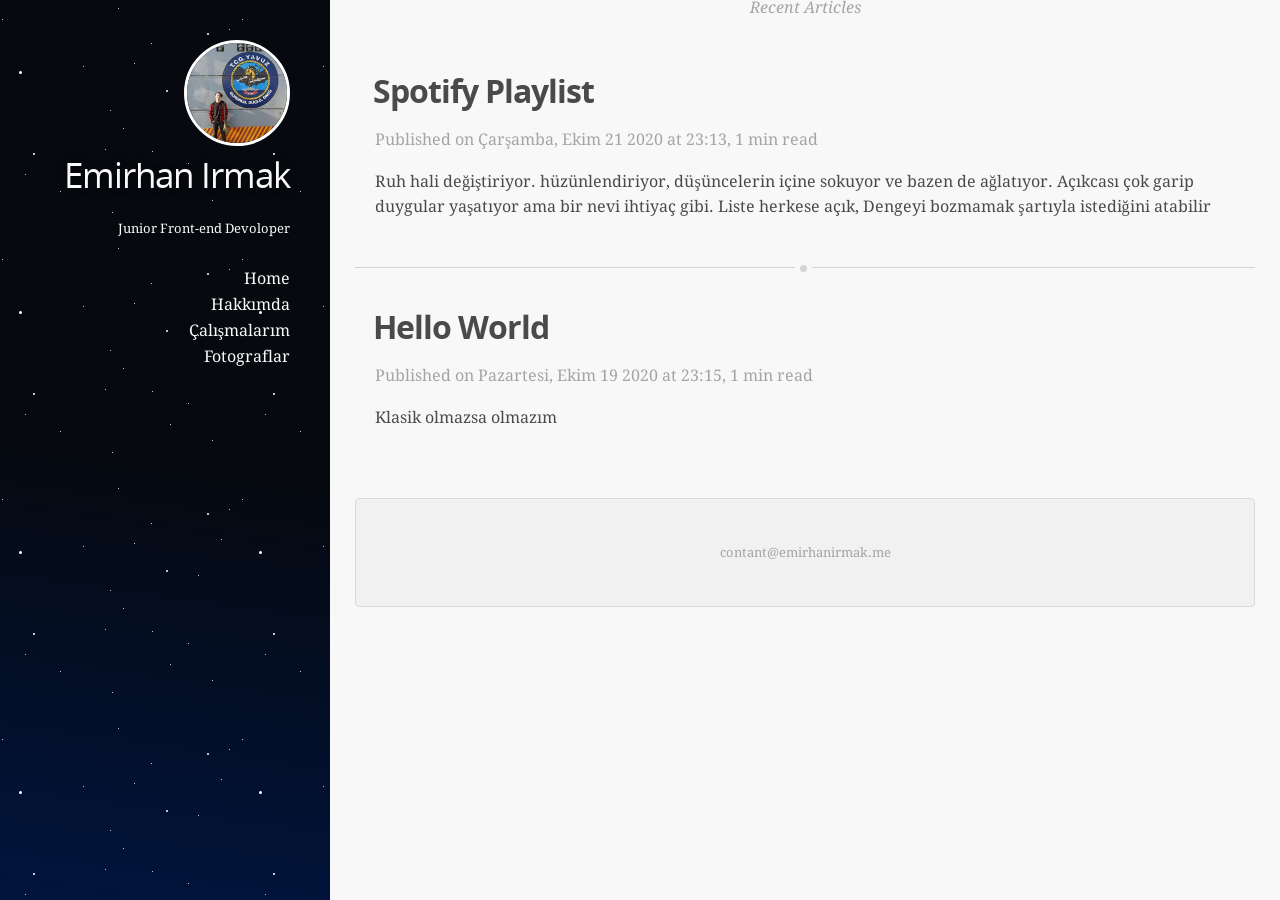
==== index.html @ 4f7a26f6 "first blog" ====
<!DOCTYPE html><html lang="en-us"><head><meta charset="UTF-8"><meta http-equiv="X-UA-Compatible" content="IE=edge,chrome=1"><title>Emirhan Irmak</title><meta name="description"><meta name="generator" content="Emirhan Irmak"><meta name="author" content="Emirhan Irmak, contact@emirhanirmak.me"><meta name="keywords" content="Junior Front-end devoloper"><meta name="HandheldFriendly" content="True"><meta name="MobileOptimized" content="320"><meta name="viewport" content="width=device-width,initial-scale=1.0,maximum-scale=1,user-scalable=0"><link rel="stylesheet" type="text/css" href="/styles/screen.css"><link rel="apple-touch-icon" sizes="57x57" href="/images/apple-touch-icon-57x57.png"><link rel="apple-touch-icon" sizes="60x60" href="/images/apple-touch-icon-60x60.png"><link rel="apple-touch-icon" sizes="72x72" href="/images/apple-touch-icon-72x72.png"><link rel="apple-touch-icon" sizes="76x76" href="/images/apple-touch-icon-76x76.png"><link rel="apple-touch-icon" sizes="114x114" href="/images/apple-touch-icon-114x114.png"><link rel="apple-touch-icon" sizes="120x120" href="/images/apple-touch-icon-120x120.png"><link rel="apple-touch-icon" sizes="144x144" href="/images/apple-touch-icon-144x144.png"><link rel="apple-touch-icon" sizes="152x152" href="/images/apple-touch-icon-152x152.png"><link rel="apple-touch-icon" sizes="180x180" href="/images/apple-touch-icon-180x180.png"><link rel="icon" type="image/png" sizes="16x16" href="/images/favicon-16x16.png"><link rel="icon" type="image/png" sizes="32x32" href="/images/favicon-32x32.png"><link rel="icon" type="image/png" sizes="96x96" href="/images/favicon-96x96.png"><link rel="icon" type="image/png" sizes="160x160" href="/images/favicon-160x160.png"><link rel="icon" type="image/png" sizes="192x192" href="/images/favicon-192x192.png"><meta name="msapplication-TileColor" content="#121315"><meta name="msapplication-TileImage" content="/images/mstile-144x144.png"></head><body itemscope itemtype="https://schema.org/WebPage"><header itemscope itemtype="https://schema.org/WPHeader"><a href="/"><img src="/images/yavuz.jpg" alt="Emirhan Irmak" title="Emirhan Irmak"></a><h1><a href="/" alt="Emirhan Irmak" title="Emirhan Irmak" itemprop="headline">Emirhan Irmak</a></h1><p itemprop="description">Junior Front-end Devoloper </p><nav itemscope itemtype="https://schema.org/SiteNavigationElement"><ul><li itemprop="name"><a href="/" alt="Home" title="Home" itemprop="url">Home</a></li><li itemprop="name"><a href="/about" alt="Hakkımda" title="Hakkımda" itemprop="url">Hakkımda</a></li><li itemprop="name"><a href="/works" alt="Çalışmalarım" title="Çalışmalarım" itemprop="url">Çalışmalarım</a></li><li itemprop="name"><a href="/images" alt="Fotograflar" title="Fotograflar" itemprop="url">Fotograflar</a></li></ul></nav><div class="space"></div></header><main itemscope itemtype="https://schema.org/Blog"><section class="posts"></section><h4 class="page-title">Recent Articles</h4><a href="/2020/10/21/" class="article"><article itemscope itemprop="blogPost" itemtype="https://schema.org/BlogPosting" class="item"><h2 itemprop="headline">Spotify Playlist</h2><span class="post-meta">Published on<time itemprop="datePublished" datetime="2020-10-21T20:13:40.600Z"> Çarşamba, Ekim 21 2020 at 23:13</time>, 1 min read</span><p itemprop="text" class="post-excerpt">Ruh hali değiştiriyor. hüzünlendiriyor, düşüncelerin içine sokuyor ve bazen de ağlatıyor. Açıkcası çok garip duygular yaşatıyor ama bir nevi ihtiyaç gibi. Liste herkese açık, Dengeyi bozmamak şartıyla istediğini atabilir</p></article></a><a href="/2020/10/19/" class="article"><article itemscope itemprop="blogPost" itemtype="https://schema.org/BlogPosting" class="item"><h2 itemprop="headline">Hello World</h2><span class="post-meta">Published on<time itemprop="datePublished" datetime="2020-10-19T20:15:22.670Z"> Pazartesi, Ekim 19 2020 at 23:15</time>, 1 min read</span><p itemprop="text" class="post-excerpt">Klasik olmazsa olmazım
</p></article></a><footer itemscope itemtype="https://schema.org/WPFooter"><p>contant@emirhanirmak.me</p></footer></main></body></html>
---- styles/screen.css ----
/*! normalize.css v3.0.2 | MIT License | git.io/normalize */

/**
 * 1. Set default font family to sans-serif.
 * 2. Prevent iOS text size adjust after orientation change, without disabling
 *    user zoom.
 */

html {
  font-family: sans-serif; /* 1 */
  -ms-text-size-adjust: 100%; /* 2 */
  -webkit-text-size-adjust: 100%; /* 2 */
}

/**
 * Remove default margin.
 */

body {
  margin: 0;
}

/* HTML5 display definitions
   ========================================================================== */

/**
 * Correct `block` display not defined for any HTML5 element in IE 8/9.
 * Correct `block` display not defined for `details` or `summary` in IE 10/11
 * and Firefox.
 * Correct `block` display not defined for `main` in IE 11.
 */

article,
aside,
details,
figcaption,
figure,
footer,
header,
hgroup,
main,
menu,
nav,
section,
summary {
  display: block;
}

/**
 * 1. Correct `inline-block` display not defined in IE 8/9.
 * 2. Normalize vertical alignment of `progress` in Chrome, Firefox, and Opera.
 */

audio,
canvas,
progress,
video {
  display: inline-block; /* 1 */
  vertical-align: baseline; /* 2 */
}

/**
 * Prevent modern browsers from displaying `audio` without controls.
 * Remove excess height in iOS 5 devices.
 */

audio:not([controls]) {
  display: none;
  height: 0;
}

/**
 * Address `[hidden]` styling not present in IE 8/9/10.
 * Hide the `template` element in IE 8/9/11, Safari, and Firefox < 22.
 */

[hidden],
template {
  display: none;
}

/* Links
   ========================================================================== */

/**
 * Remove the gray background color from active links in IE 10.
 */

a {
  background-color: transparent;
}

/**
 * Improve readability when focused and also mouse hovered in all browsers.
 */

a:active,
a:hover {
  outline: 0;
}

/* Text-level semantics
   ========================================================================== */

/**
 * Address styling not present in IE 8/9/10/11, Safari, and Chrome.
 */

abbr[title] {
  border-bottom: 1px dotted;
}

/**
 * Address style set to `bolder` in Firefox 4+, Safari, and Chrome.
 */

b,
strong {
  font-weight: bold;
}

/**
 * Address styling not present in Safari and Chrome.
 */

dfn {
  font-style: italic;
}

/**
 * Address variable `h1` font-size and margin within `section` and `article`
 * contexts in Firefox 4+, Safari, and Chrome.
 */

h1 {
  font-size: 2em;
  margin: 0.67em 0;
}

/**
 * Address styling not present in IE 8/9.
 */

mark {
  background: #ff0;
  color: #000;
}

/**
 * Address inconsistent and variable font size in all browsers.
 */

small {
  font-size: 80%;
}

/**
 * Prevent `sub` and `sup` affecting `line-height` in all browsers.
 */

sub,
sup {
  font-size: 75%;
  line-height: 0;
  position: relative;
  vertical-align: baseline;
}

sup {
  top: -0.5em;
}

sub {
  bottom: -0.25em;
}

/* Embedded content
   ========================================================================== */

/**
 * Remove border when inside `a` element in IE 8/9/10.
 */

img {
  border: 0;
}

/**
 * Correct overflow not hidden in IE 9/10/11.
 */

svg:not(:root) {
  overflow: hidden;
}

/* Grouping content
   ========================================================================== */

/**
 * Address margin not present in IE 8/9 and Safari.
 */

figure {
  margin: 1em 40px;
}

/**
 * Address differences between Firefox and other browsers.
 */

hr {
  -moz-box-sizing: content-box;
  box-sizing: content-box;
  height: 0;
}

/**
 * Contain overflow in all browsers.
 */

pre {
  overflow: auto;
}

/**
 * Address odd `em`-unit font size rendering in all browsers.
 */

code,
kbd,
pre,
samp {
  font-family: monospace, monospace;
  font-size: 1em;
}

/* Forms
   ========================================================================== */

/**
 * Known limitation: by default, Chrome and Safari on OS X allow very limited
 * styling of `select`, unless a `border` property is set.
 */

/**
 * 1. Correct color not being inherited.
 *    Known issue: affects color of disabled elements.
 * 2. Correct font properties not being inherited.
 * 3. Address margins set differently in Firefox 4+, Safari, and Chrome.
 */

button,
input,
optgroup,
select,
textarea {
  color: inherit; /* 1 */
  font: inherit; /* 2 */
  margin: 0; /* 3 */
}

/**
 * Address `overflow` set to `hidden` in IE 8/9/10/11.
 */

button {
  overflow: visible;
}

/**
 * Address inconsistent `text-transform` inheritance for `button` and `select`.
 * All other form control elements do not inherit `text-transform` values.
 * Correct `button` style inheritance in Firefox, IE 8/9/10/11, and Opera.
 * Correct `select` style inheritance in Firefox.
 */

button,
select {
  text-transform: none;
}

/**
 * 1. Avoid the WebKit bug in Android 4.0.* where (2) destroys native `audio`
 *    and `video` controls.
 * 2. Correct inability to style clickable `input` types in iOS.
 * 3. Improve usability and consistency of cursor style between image-type
 *    `input` and others.
 */

button,
html input[type="button"], /* 1 */
input[type="reset"],
input[type="submit"] {
  -webkit-appearance: button; /* 2 */
  cursor: pointer; /* 3 */
}

/**
 * Re-set default cursor for disabled elements.
 */

button[disabled],
html input[disabled] {
  cursor: default;
}

/**
 * Remove inner padding and border in Firefox 4+.
 */

button::-moz-focus-inner,
input::-moz-focus-inner {
  border: 0;
  padding: 0;
}

/**
 * Address Firefox 4+ setting `line-height` on `input` using `!important` in
 * the UA stylesheet.
 */

input {
  line-height: normal;
}

/**
 * It's recommended that you don't attempt to style these elements.
 * Firefox's implementation doesn't respect box-sizing, padding, or width.
 *
 * 1. Address box sizing set to `content-box` in IE 8/9/10.
 * 2. Remove excess padding in IE 8/9/10.
 */

input[type="checkbox"],
input[type="radio"] {
  box-sizing: border-box; /* 1 */
  padding: 0; /* 2 */
}

/**
 * Fix the cursor style for Chrome's increment/decrement buttons. For certain
 * `font-size` values of the `input`, it causes the cursor style of the
 * decrement button to change from `default` to `text`.
 */

input[type="number"]::-webkit-inner-spin-button,
input[type="number"]::-webkit-outer-spin-button {
  height: auto;
}

/**
 * 1. Address `appearance` set to `searchfield` in Safari and Chrome.
 * 2. Address `box-sizing` set to `border-box` in Safari and Chrome
 *    (include `-moz` to future-proof).
 */

input[type="search"] {
  -webkit-appearance: textfield; /* 1 */
  -moz-box-sizing: content-box;
  -webkit-box-sizing: content-box; /* 2 */
  box-sizing: content-box;
}

/**
 * Remove inner padding and search cancel button in Safari and Chrome on OS X.
 * Safari (but not Chrome) clips the cancel button when the search input has
 * padding (and `textfield` appearance).
 */

input[type="search"]::-webkit-search-cancel-button,
input[type="search"]::-webkit-search-decoration {
  -webkit-appearance: none;
}

/**
 * Define consistent border, margin, and padding.
 */

fieldset {
  border: 1px solid #c0c0c0;
  margin: 0 2px;
  padding: 0.35em 0.625em 0.75em;
}

/**
 * 1. Correct `color` not being inherited in IE 8/9/10/11.
 * 2. Remove padding so people aren't caught out if they zero out fieldsets.
 */

legend {
  border: 0; /* 1 */
  padding: 0; /* 2 */
}

/**
 * Remove default vertical scrollbar in IE 8/9/10/11.
 */

textarea {
  overflow: auto;
}

/**
 * Don't inherit the `font-weight` (applied by a rule above).
 * NOTE: the default cannot safely be changed in Chrome and Safari on OS X.
 */

optgroup {
  font-weight: bold;
}

/* Tables
   ========================================================================== */

/**
 * Remove most spacing between table cells.
 */

table {
  border-collapse: collapse;
  border-spacing: 0;
}

td,
th {
  padding: 0;
}

@font-face {
  font-family: 'Droid Serif';
  font-style: normal;
  font-weight: 400;
  src: url("../fonts/droidserif/400.woff2") format('woff2'), url("../fonts/droidserif/400.woff") format('woff');
}
@font-face {
  font-family: 'Droid Serif';
  font-style: normal;
  font-weight: 700;
  src: url("../fonts/droidserif/700.woff2") format('woff2'), url("../fonts/droidserif/700.woff") format('woff');
}
@font-face {
  font-family: 'Droid Serif';
  font-style: italic;
  font-weight: 400;
  src: url("../fonts/droidserif/400i.woff2") format('woff2'), url("../fonts/droidserif/400i.woff") format('woff');
}
@font-face {
  font-family: 'Droid Serif';
  font-style: italic;
  font-weight: 700;
  src: url("../fonts/droidserif/700i.woff2") format('woff2'), url("../fonts/droidserif/700i.woff") format('woff');
}
@font-face {
  font-family: 'Open Sans';
  font-style: normal;
  font-weight: 300;
  src: url("../fonts/opensans/300.woff2") format('woff2'), url("../fonts/opensans/300.woff") format('woff');
}
@font-face {
  font-family: 'Open Sans';
  font-style: normal;
  font-weight: 400;
  src: url("../fonts/opensans/400.woff2") format('woff2'), url("../fonts/opensans/400.woff") format('woff');
}
@font-face {
  font-family: 'Open Sans';
  font-style: normal;
  font-weight: 600;
  src: url("../fonts/opensans/600.woff2") format('woff2'), url("../fonts/opensans/600.woff") format('woff');
}
@font-face {
  font-family: 'Open Sans';
  font-style: normal;
  font-weight: 700;
  src: url("../fonts/opensans/700.woff2") format('woff2'), url("../fonts/opensans/700.woff") format('woff');
}
@font-face {
  font-family: 'Open Sans';
  font-style: normal;
  font-weight: 800;
  src: url("../fonts/opensans/800.woff2") format('woff2'), url("../fonts/opensans/800.woff") format('woff');
}
@font-face {
  font-family: 'Open Sans';
  font-style: italic;
  font-weight: 300;
  src: url("../fonts/opensans/300i.woff2") format('woff2'), url("../fonts/opensans/300i.woff") format('woff');
}
@font-face {
  font-family: 'Open Sans';
  font-style: italic;
  font-weight: 400;
  src: url("../fonts/opensans/400i.woff2") format('woff2'), url("../fonts/opensans/400i.woff") format('woff');
}
@font-face {
  font-family: 'Open Sans';
  font-style: italic;
  font-weight: 600;
  src: url("../fonts/opensans/600i.woff2") format('woff2'), url("../fonts/opensans/600i.woff") format('woff');
}
@font-face {
  font-family: 'Open Sans';
  font-style: italic;
  font-weight: 700;
  src: url("../fonts/opensans/700i.woff2") format('woff2'), url("../fonts/opensans/700i.woff") format('woff');
}
@font-face {
  font-family: 'Open Sans';
  font-style: italic;
  font-weight: 800;
  src: url("../fonts/opensans/800i.woff2") format('woff2'), url("../fonts/opensans/800i.woff") format('woff');
}
@font-face {
  font-family: 'Fira Mono';
  font-style: normal;
  font-weight: 400;
  src: url("../fonts/fira/400.woff2") format('woff2'), url("../fonts/fira/400.woff") format('woff');
}
@font-face {
  font-family: 'Fira Mono';
  font-style: normal;
  font-weight: 500;
  src: url("../fonts/fira/500.woff2") format('woff2'), url("../fonts/fira/500.woff") format('woff');
}
@font-face {
  font-family: 'Fira Mono';
  font-style: normal;
  font-weight: 700;
  src: url("../fonts/fira/700.woff2") format('woff2'), url("../fonts/fira/700.woff") format('woff');
}
html {
  font-size: 62.5%;
}
body {
  color: #4a4a4a;
  margin: 0;
  height: 100vh;
  -webkit-box-orient: vertical;
  -moz-box-orient: vertical;
  -o-box-orient: vertical;
  -webkit-flex-direction: column;
  -ms-flex-direction: column;
  flex-direction: column;
  font-family: 'Droid Serif', Georgia, serif;
  font-size: 1.62rem;
  font-weight: 400;
  line-height: 1.6em;
}
a {
  color: #141414;
  text-decoration: underline;
}
a:hover {
  -webkit-transition: color 0.3s ease;
  -moz-transition: color 0.3s ease;
  -o-transition: color 0.3s ease;
  -ms-transition: color 0.3s ease;
  transition: color 0.3s ease;
}
::-moz-selection,
::selection {
  color: #4a4a4a;
  background: #1d9cf7;
  text-shadow: none;
}
header,
main {
  overflow-y: auto;
  -webkit-overflow-scrolling: touch;
  padding: 20px;
}
header {
  background-image: -webkit-linear-gradient(82deg, hsla(220,100%,12%,1), hsla(220,40%,4%,1) 50%);
  background-image: -moz-linear-gradient(82deg, hsla(220,100%,12%,1), hsla(220,40%,4%,1) 50%);
  background-image: -o-linear-gradient(82deg, hsla(220,100%,12%,1), hsla(220,40%,4%,1) 50%);
  background-image: -ms-linear-gradient(82deg, hsla(220,100%,12%,1), hsla(220,40%,4%,1) 50%);
  background-image: linear-gradient(8deg, hsla(220,100%,12%,1), hsla(220,40%,4%,1) 50%);
  -webkit-box-flex: 1;
  -moz-box-flex: 1;
  -o-box-flex: 1;
  box-flex: 1;
  -webkit-flex: 1;
  -ms-flex: 1;
  flex: 1;
  overflow: hidden;
  position: relative;
  text-align: center;
}
header a,
header h1,
header p,
header nav {
  position: relative;
  z-index: 2;
}
header a {
  color: #fafafa;
  text-decoration: none;
}
header a:hover {
  text-decoration: underline;
}
header h1 {
  color: #1d9cf7;
  font-family: 'Open Sans', sans-serif;
  font-size: 3.5rem;
  font-weight: 400;
  letter-spacing: -1px;
  text-shadow: 0 1px 6px rgba(0,0,0,0.5);
}
header h1 a:hover {
  text-decoration: none;
}
header img {
  line-height: 0;
  margin: 0;
  border-radius: 100px;
  width: 100px;
  height: 100px;
  border: 3px solid #fff;
}
header p {
  color: #fafafa;
  font-family: 'Droid Serif', Georgia, serif;
  font-size: 1.3rem;
  font-weight: 400;
  letter-spacing: 0;
  margin: 0;
  text-shadow: 0 1px 3px rgba(0,0,0,0.35);
}
header nav ul {
  list-style: none;
  margin: 0;
  padding: 0;
}
header nav ul li {
  display: inline-block;
  padding: 12px 0 12px 12px;
}
header nav ul li:after {
  content: '·';
  padding-left: 12px;
}
header nav ul li:last-child:after {
  content: '';
}
header nav ul li {
  padding: 15px;
}
header .space {
  -webkit-animation: slide 8s linear infinite;
  -moz-animation: slide 8s linear infinite;
  -o-animation: slide 8s linear infinite;
  -ms-animation: slide 8s linear infinite;
  animation: slide 8s linear infinite;
  background-image: url("../images/stars.svg");
  background-position: center center;
  -webkit-background-size: 240px;
  -moz-background-size: 240px;
  background-size: 240px;
  height: 400%;
  left: 0;
  position: absolute;
  top: 0;
  width: 400%;
  z-index: 1;
}
main {
  background: #f8f8f8;
  -webkit-box-flex: 2;
  -moz-box-flex: 2;
  -o-box-flex: 2;
  box-flex: 2;
  -webkit-flex: 2;
  -ms-flex: 2;
  flex: 2;
  hypens: auto;
  overflow-x: hidden;
  padding: 20px;
  text-align: left;
  word-break: normal;
  word-wrap: break-word;
}
main a.article {
  color: #4a4a4a;
  text-decoration: none;
  display: block;
  max-width: 1050px;
}
main a.article:last-of-type article {
  border: none;
}
main a.article:last-of-type article:after {
  background: none;
  border: none;
  -webkit-box-shadow: none;
  box-shadow: none;
  padding-bottom: 20px;
}
main a.article:hover h2 {
  color: #136aaa;
  -webkit-transition: color 0.3s ease;
  -moz-transition: color 0.3s ease;
  -o-transition: color 0.3s ease;
  -ms-transition: color 0.3s ease;
  transition: color 0.3s ease;
}
main .page-title {
  color: #a4a4a4;
  font-family: 'Droid Serif', Georgia, serif;
  font-size: 1.62rem;
  font-style: italic;
  font-weight: 400;
  margin: 0;
  padding-bottom: 16px;
  text-align: center;
}
main .post-meta {
  color: #a4a4a4;
  display: inline-block;
  font-family: 'Droid Serif', Georgia, serif;
  font-weight: 400;
  font-size: 1.62rem;
  margin: 0;
}
main article.item {
  border-bottom: 1px solid rgba(0,0,0,0.15);
  color: #4a4a4a;
  padding: 40px 20px;
}
main article.item h2 {
  break-word: normal;
  color: #4a4a4a;
  margin-bottom: 16px;
  word-wrap: break-word;
}
main article.item p.post-excerpt {
  font-size: 1.62rem;
  line-height: 1.6em;
  margin: 16px 0 0 0;
}
main article.item:after {
  display: block;
  content: '';
  width: 7px;
  height: 7px;
  border: 1px solid #dadada 1px solid;
  position: relative;
  top: 45px;
  left: 50%;
  margin-left: -5px;
  background: #d3d3d3;
  border-radius: 100%;
  -webkit-box-shadow: #f8f8f8 0 0 0 5px;
  box-shadow: #f8f8f8 0 0 0 5px;
}
main article.full {
  padding-bottom: 20px;
  margin-top: 40px;
  max-width: 1050px;
}
main article.full h2 {
  margin: 0;
}
main article.full a {
  text-decoration: underline;
}
main article.full a:hover {
  color: #136aaa;
}
main article.full p + img {
  margin-top: 0;
}
main article.full img {
  border-radius: 3px;
  height: auto;
  margin-top: 20px;
}
main article.full blockquote {
  -webkit-box-sizing: border-box;
  -moz-box-sizing: border-box;
  box-sizing: border-box;
  margin: 1.6em 0 1.6em 0;
  padding: 0 0 0 1.6em;
  border-left: #1d9cf7 0.4em solid;
}
main article.full blockquote footer {
  text-align: left;
  padding: 0;
  border: 0;
  background: none;
  color: #4a4a4a;
  line-height: 1.6em;
  font-size: 0.9em;
}
main article.full blockquote p {
  margin: 0.8em 0;
  font-style: italic;
}
main article.full blockquote small {
  display: inline-block;
  margin: 0.8em 0 0.8em 1.5em;
  font-size: 0.9rem;
  color: #f8f8f8;
}
main article.full blockquote small:before {
  content: '\2014 \00A0';
}
main article.full blockquote ol,
main article.full blockquote ul {
  font-style: italic;
}
main article.full blockquote cite {
  font-weight: bold;
}
main article.full blockquote cite:before {
  content: '—';
  padding: 0 0.3em;
}
main article.full blockquote cite a {
  color: $link-article-color;
  font-weight: normal;
}
main article.full .noshadow {
  -webkit-box-shadow: none;
  box-shadow: none;
  border-radius: 0;
}
main article.full .logos {
  display: inline-block;
  clear: both;
}
main article.full .logos img {
  width: auto;
}
main article.full .left {
  float: left;
}
main article.full .right {
  float: right;
}
main article.full form .form-column {
  display: inline-block;
  text-align: left;
  width: 100%;
}
main article.full form .form-column input[type="name"],
main article.full form .form-column input[type="email"] {
  width: 100%;
}
main article.full form .form-column input,
main article.full form .form-column textarea {
  padding: 0.5em 0.6em;
  margin: 0;
  border: 1px solid #f8f8f8;
  -webkit-box-shadow: inset 0 1px 3px #a4a4a4;
  box-shadow: inset 0 1px 3px #a4a4a4;
  border-radius: 2px;
  -webkit-box-sizing: border-box;
  -moz-box-sizing: border-box;
  box-sizing: border-box;
  overflow: hidden;
}
main article.full form .form-column textarea {
  margin: 0.5em 0.5em 0.5em 0;
}
main article.full form .form-column input[type="checkbox"] {
  margin: 0.5em;
}
main article.full form .form-column label {
  margin-right: 0.5em;
}
main article.full form .form-column textarea {
  width: 100%;
}
main article.full form .form-column button {
  background: #1d9cf7;
  border: 1px solid #0777c7;
  -webkit-box-shadow: inset 0 0 0 1px #1d9cf7, 0 1px 3px #737373;
  box-shadow: inset 0 0 0 1px #1d9cf7, 0 1px 3px #737373;
  border-radius: 2px;
  -webkit-box-sizing: border-box;
  -moz-box-sizing: border-box;
  box-sizing: border-box;
  color: #fafafa;
  font-family: 'Open Sans', sans-serif;
  letter-spacing: 1px;
  margin: 0.5em 0.5em 0.5em 0;
  padding: 0.1em 0.6em;
  white-space: nowrap;
  text-transform: uppercase;
  text-shadow: 0 -1px 1px #0777c7;
}
main article.full .btn {
  border: none;
  font-size: inherit;
  color: #fafafa;
  background: none;
  cursor: pointer;
  display: inline-block;
  letter-spacing: 1px;
  font-weight: 700;
  outline: none;
  position: relative;
  -webkit-transition: all 0.3s;
  -moz-transition: all 0.3s;
  -o-transition: all 0.3s;
  -ms-transition: all 0.3s;
  transition: all 0.3s;
  vertical-align: middle;
}
main article.full .btn:after {
  content: '';
  position: absolute;
  z-index: -1;
  -webkit-transition: all 0.3s;
  -moz-transition: all 0.3s;
  -o-transition: all 0.3s;
  -ms-transition: all 0.3s;
  transition: all 0.3s;
}
main article.full .small-button {
  background: #1d9cf7;
  border-radius: 2px;
  -webkit-box-shadow: 0 2px #0777c7;
  box-shadow: 0 2px #0777c7;
  color: #fafafa;
  font-family: 'Open Sans', sans-serif;
  font-size: 1.4rem;
  font-weight: 700;
  line-height: 1.6;
  margin: 0;
  border: 1px solid #0777c7;
  padding: 0 5px;
  white-space: nowrap;
}
main article.full .small-button:before {
  left: 130%;
  top: 0;
}
main article.full .small-button:hover {
  -webkit-box-shadow: 0 2px #0777c7;
  box-shadow: 0 2px #0777c7;
  top: 1px;
}
main article.full .small-button:hover:before {
  left: 80%;
}
main article.full .small-button:active {
  -webkit-box-shadow: 0 0 #0777c7;
  box-shadow: 0 0 #0777c7;
  top: 2px;
}
main article.full .simple:hover {
  -webkit-box-shadow: inset 0 0 20px 1px #7fc7fb, 1px 1px 3px #55b5f9;
  box-shadow: inset 0 0 20px 1px #7fc7fb, 1px 1px 3px #55b5f9;
}
main article.full .big-button {
  background: #1d9cf7;
  color: #fafafa;
  font-family: 'Open Sans', sans-serif;
  -webkit-box-shadow: 0 6px #0777c7;
  box-shadow: 0 6px #0777c7;
  -webkit-transition: none;
  -moz-transition: none;
  -o-transition: none;
  -ms-transition: none;
  transition: none;
  border-radius: 5px;
  text-transform: uppercase;
  padding: 25px 80px;
  margin: 15px 30px;
}
main article.full .big-button:hover {
  color: #fafafa;
  -webkit-box-shadow: 0 4px #0777c7;
  box-shadow: 0 4px #0777c7;
  padding: 25px 80px;
  top: 2px;
}
main article.full .big-button:hover:before {
  left: 80%;
}
main article.full .big-button:active {
  color: #fafafa;
  -webkit-box-shadow: 0 0 #0777c7;
  box-shadow: 0 0 #0777c7;
  padding: 25px 80px;
  top: 6px;
}
main article.full .big-button:before {
  left: 130%;
  top: 0;
}
main article.full .round-button {
  border-radius: 30px;
  border: 3px solid #dfdfdf;
  color: #dfdfdf;
  font-family: 'Open Sans', sans-serif;
  padding: 10px 30px;
  overflow: hidden;
  margin: 15px 30px;
  text-transform: uppercase;
}
main article.full .round-button:hover {
  border: 3px solid $link-article-color;
  color: #136aaa;
}
main article.full .punch-button {
  background: #1d9cf7;
  border-top: 1px solid #0777c7;
  border-right: 1px solid #033050;
  border-bottom: 1px solid #022035;
  border-left: 1px solid #033050;
  border-radius: 4px;
  -webkit-box-shadow: inset 0 1px 10px 1px #55b5f9, 0 1px 0 #022035, 0 6px 0 #033050, 0 8px 4px 1px #737373;
  box-shadow: inset 0 1px 10px 1px #55b5f9, 0 1px 0 #022035, 0 6px 0 #033050, 0 8px 4px 1px #737373;
  color: #fafafa;
  font-family: 'Open Sans', sans-serif;
  font-size: 1.8rem;
  font-weight: 700;
  line-height: 1.4;
  margin-bottom: 10px;
  margin-top: 4px;
  padding: 0.4em;
  width: 12em;
  text-align: center;
  text-shadow: 0 -1px 1px #0777c7;
  text-transform: uppercase;
  -webkit-background-clip: padding-box;
}
main article.full .punch-button hr {
  display: block;
  border-color: #fafafa;
  margin-top: 0.4em;
  margin-bottom: 0;
  padding-top: 0.4em;
}
main article.full .punch-button hr:before,
main article.full .punch-button hr:after {
  display: none;
}
main article.full .punch-button span {
  display: block;
  color: #033050;
  font-family: 'Open Sans', sans-serif;
  font-size: 1.4rem;
  font-style: italic;
  letter-spacing: 1px;
  text-align: center;
  text-shadow: 0 -1px 1px #55b5f9;
  width: 80%;
  margin: 0 auto;
  text-transform: none;
}
main article.full .punch-button:hover {
  -webkit-box-shadow: inset 0 0 20px 1px #7fc7fb, 0 1px 0 #022035, 0 6px 0 #033050, 0 8px 4px 1px #737373;
  box-shadow: inset 0 0 20px 1px #7fc7fb, 0 1px 0 #022035, 0 6px 0 #033050, 0 8px 4px 1px #737373;
  cursor: pointer;
}
main article.full .punch-button:active {
  -webkit-box-shadow: inset 0 1px 10px 1px #55b5f9, 0 1px 0 #022035, 0 2px 0 #033050, 0 4px 3px 0 #737373;
  box-shadow: inset 0 1px 10px 1px #55b5f9, 0 1px 0 #022035, 0 2px 0 #033050, 0 4px 3px 0 #737373;
  margin-top: 8px;
}
main section#comments {
  border-top: 1px solid rgba(0,0,0,0.15);
  padding-top: 20px;
  max-width: 1050px;
}
main footer {
  text-align: center;
  position: relative;
  padding: 2rem 0;
  font-size: 1.3rem;
  line-height: 2.1em;
  border: 1px solid #dadada;
  color: #a4a4a4;
  background: #f1f1f1;
  border-radius: 4px;
}
main footer :not(main) > a {
  color: #6e6e6e;
  font-weight: 700;
  text-decoration: none;
}
h1,
h2,
h3,
h4,
h5,
h6 {
  font-family: 'Open Sans', sans-serif;
  font-weight: 700;
  line-height: 1;
  margin-top: 0;
  margin-bottom: 20px;
  text-rendering: optimizeLegibility;
}
h1 {
  font-size: 4.6rem;
  letter-spacing: -2px;
  line-height: 1.2em;
  text-indent: -3px;
}
h2 {
  font-size: 3.2rem;
  letter-spacing: -1px;
  line-height: 1.2em;
  text-indent: -2px;
}
h3 {
  font-size: 2.8rem;
}
h4 {
  font-size: 2.4rem;
  margin-bottom: 0;
}
h5 {
  font-size: 2rem;
}
h6 {
  font-size: 1.8rem;
}
a {
  -webkit-transition: color ease 0.3s;
  -moz-transition: color ease 0.3s;
  -o-transition: color ease 0.3s;
  -ms-transition: color ease 0.3s;
  transition: color ease 0.3s;
  text-decoration: none;
}
a:hover {
  color: $link-article-color;
}
hr {
  display: block;
  height: 1px;
  border: 0;
  border-top: #d3d3d3 1px solid;
  margin: 40px 0;
  padding: 0;
}
hr:after {
  display: block;
  content: '';
  width: 7px;
  height: 7px;
  border: 1px solid #dadada 1px solid;
  position: relative;
  top: -5px;
  left: 50%;
  margin-left: -5px;
  background: #d3d3d3;
  border-radius: 100%;
  -webkit-box-shadow: #f8f8f8 0 0 0 5px;
  box-shadow: #f8f8f8 0 0 0 5px;
}
p,
ul,
ol,
dl,
table {
  margin: 20px 0;
}
ol ol,
ul ul,
ul ol,
ol ul {
  margin: 5px 0;
}
dl dt {
  clear: left;
  float: left;
  font-weight: bold;
  margin-bottom: 12px;
  overflow: hidden;
  text-align: right;
  -o-text-overflow: ellipsis;
  text-overflow: ellipsis;
  white-space: nowrap;
  width: 180px;
}
dl dd {
  margin-left: 200px;
  margin-bottom: 12px;
}
code,
tt {
  background: #136aaa;
  border-radius: 0.2em;
  color: #fafafa;
  font-family: 'Fira Mono', monospace, sans-serif;
  font-size: 0.85em;
  font-weight: 400;
  padding: 1px 3px;
  white-space: pre-wrap;
}
pre {
  -moz-box-sizing: border-box;
  -webkit-box-sizing: border-box;
  -moz-box-sizing: border-box;
  box-sizing: border-box;
  background: #222;
  border-radius: 0.3em;
  color: #fafafa;
  font-family: 'Fira Mono', monospace, sans-serif;
  font-size: 0.9em;
  font-weight: 400;
  margin: 1.6em 0;
  overflow: auto;
  padding: 10px;
  white-space: pre;
  width: 100%;
}
pre code,
tt {
  background: transparent;
  border: none;
  font-size: inherit;
  padding: 0;
  white-space: -moz-pre-wrap;
  white-space: pre-wrap;
}
kbd {
  background: #f4f4f4;
  border: 1px solid #ccc 1px solid;
  border-radius: 3px;
  -webkit-box-shadow: 0 1px 0 rgba(0,0,0,0.2), 0 0 0 2px #fafafa inset;
  box-shadow: 0 1px 0 rgba(0,0,0,0.2), 0 0 0 2px #fafafa inset;
  color: #666;
  display: inline-block;
  font-family: 'Droid Serif', Georgia, serif;
  font-size: 0.9em;
  margin-bottom: 0.4em;
  padding: 0 5px;
  text-shadow: 0 1px 0 #fafafa;
  white-space: nowrap;
}
iframe,
.fluid-width-video-wrapper {
  display: block;
  margin: 1.6em 0;
}
/* When a video is inside the fitvids wrapper, drop the
margin on the iframe, cause it breaks stuff. */
.fluid-width-video-wrapper iframe {
  margin: 0;
}
/* Hexo: Youtube, other video container */
.video-container {
  position: relative;
  padding-top: 56.25%;
  height: 0;
  overflow: hidden;
}
.video-container iframe,
.video-container object,
.video-container embed {
  position: absolute;
  top: 0;
  left: 0;
  width: 100%;
  height: 100%;
  margin-top: 0;
}
table > tbody > tr > td {
  padding-right: 10px;
}
/* Hexo: Syntax Highlighter */
figure.highlight {
  background: #222;
  border-radius: 0.3em;
  border: 1px solid #f2f2f2;
  color: #f2f2f2;
  font-size: 0.9em;
  line-height: 1.45em;
  margin: 1em 0 2.1em 0;
  overflow: auto;
  white-space: pre;
  word-wrap: normal;
}
figure.highlight.md td.gutter {
  display: none;
}
figure.highlight figcaption {
  padding: 7px 10px;
  font-family: 'Open Sans', sans-serif;
  font-size: 0.8em;
  color: #839496;
  background: #191919;
  text-align: center;
}
figure.highlight figcaption a {
  margin-left: 0.3em;
}
figure.highlight table {
  margin: 0;
}
figure.highlight table > tbody > tr > td {
  padding: 0;
}
figure.highlight table > tbody > tr > td.gutter {
  background-color: #222;
  max-width: 40px;
  text-align: right;
}
figure.highlight table > tbody > tr > td.gutter pre span.line {
  color: #839496;
}
figure.highlight pre {
  border: none;
  border-radius: 0;
  margin: 0;
}
@media (min-width: 720px) {
  body {
    display: -webkit-box;
    display: -moz-box;
    display: -webkit-flex;
    display: -ms-flexbox;
    display: box;
    display: flex;
    -webkit-box-orient: horizontal;
    -moz-box-orient: horizontal;
    -o-box-orient: horizontal;
    -webkit-flex-direction: row;
    -ms-flex-direction: row;
    flex-direction: row;
  }
  body header {
    -webkit-box-flex: 1;
    -moz-box-flex: 1;
    -o-box-flex: 1;
    box-flex: 1;
    -webkit-flex: 1;
    -ms-flex: 1;
    flex: 1;
    overflow: hidden;
    text-align: right;
    padding: 40px;
    max-width: 250px;
  }
  body header nav ul {
    padding-top: 24px;
  }
  body header nav ul li {
    display: block;
    line-height: 1.6em;
    padding: 0;
  }
  body header nav ul li:after {
    content: '';
    padding: 0;
  }
  body main {
    -webkit-box-flex: 2;
    -moz-box-flex: 2;
    -o-box-flex: 2;
    box-flex: 2;
    -webkit-flex: 2;
    -ms-flex: 2;
    flex: 2;
    padding: 0 40px 40px 40px;
  }
  body main form .form-column input[type="name"],
  body main form .form-column input[type="email"] {
    width: 35%;
    margin: 0.5em 0.5em 0.5em 0;
  }
}
pre .comment,
pre .template_comment,
.diff pre .header,
pre .javadoc {
  color: #75715e;
}
pre .function .keyword {
  color: #66d9ef;
}
pre .keyword,
.css .rule pre .keyword,
pre .winutils,
.javascript pre .title,
.nginx pre .title,
pre .subst,
pre .request,
pre .status {
  color: #f92672;
}
pre .number,
pre .hexcolor,
.ruby pre .constant {
  color: #ae81ff;
}
pre .value {
  color: #e6db74;
}
pre .string,
pre .tag pre .value,
pre .phpdoc,
.tex pre .formula {
  color: #e6db74;
}
pre .title,
pre .id,
.coffeescript pre .params,
.scss pre .preprocessor {
  color: #f92672;
}
.javascript pre .title,
.lisp pre .title,
.clojure pre .title,
pre .subst {
  font-weight: normal;
}
pre .class pre .title,
.haskell pre .type,
.vhdl pre .literal,
.tex pre .command {
  color: #e6db74;
}
pre .literal {
  color: #ae81ff;
}
pre .tag,
pre .tag pre .title,
pre .rules pre .property,
.django pre .tag pre .keyword {
  color: #a6e22e;
  font-weight: normal;
}
pre .attribute,
pre .variable,
.lisp pre .body {
  color: #a6e22e;
}
pre .regexp {
  color: #ae81ff;
}
pre .symbol,
.ruby pre .symbol pre .string,
.lisp pre .keyword,
.tex pre .special,
pre .prompt {
  color: #f92672;
}
pre .built_in,
.lisp pre .title,
.clojure pre .built_in {
  color: #e6db74;
}
pre .preprocessor,
pre .pragma,
pre .pi,
pre .doctype,
pre .shebang,
pre .cdata {
  color: #f8f8f2;
}
pre .deletion {
  background: #75715e;
}
pre .addition {
  background: #e6db74;
}
.diff pre .change {
  background: #f92672;
}
pre .chunk {
  color: #a6e22e;
}
/* Github */
.gist table {
  margin: 0;
  font-size: 1.4rem;
}
.gist .line-number {
  min-width: 25px;
  font-size: 1.1rem;
}
.icon {
  display: inline-block;
  width: 24px;
  height: 24px;
  stroke-width: 0;
  stroke: currentColor;
  fill: currentColor;
}
.links {
  margin-top: 20px;
}
.links a {
  margin: 3px;
}
.links a:last-child {
  margin-right: 0;
}
.header-subs {
  font-size: 18px;
  width: 100%;
  text-align: center;
  display: inline-block;
  margin-top: 20px;
  background: #fff;
  padding: 10px;
  -webkit-box-sizing: border-box;
  -moz-box-sizing: border-box;
  box-sizing: border-box;
  border-radius: 4px;
  max-width: 200px;
  color: #666;
}
body.home section.posts {
  max-width: 800px;
  float: left;
  padding-right: 40px;
}
body.home section.videos {
  display: block;
}
.videos {
  display: none;
  overflow: hidden;
  margin-top: 50px;
}
.videos > section {
  margin-top: 20px;
}
.videos .video {
  margin: 0 25px 25px 0;
  max-width: 500px;
  width: 100%;
}
.videos .video img {
  width: 100%;
  max-width: 500px;
  min-width: 196px;
}
.videos .video h2 {
  text-indent: 0;
  font-size: 16px;
  margin: 0;
}
.videos .video h2 a {
  color: #167ac6;
  margin-bottom: 5px;
  display: block;
}
.videos .video h2 time {
  font-size: 13px;
  margin: 3px 0 5px;
  color: #767676;
  font-weight: 400;
  display: block;
}
.videos .video article {
  line-height: 20px;
  font-size: 13px;
}
@media (max-width: 1480px) {
  body main {
    padding: 0 30px 30px 30px;
  }
  body.home section.posts {
    max-width: 700px;
  }
}
@media (max-width: 1350px) {
  body main {
    padding: 0 25px 25px 25px;
  }
  body.home section.posts {
    max-width: 600px;
  }
}
@media (max-width: 1200px) {
  body.home section.posts {
    max-width: 500px;
  }
}
@media (max-width: 1080px) {
  body.home section.posts {
    width: 100%;
    max-width: inherit;
  }
  body .videos {
    float: left;
  }
}
@-moz-keyframes slide {
  0% {
    -webkit-transform: translate3d(0, 0, 0);
    -moz-transform: translate3d(0, 0, 0);
    -o-transform: translate3d(0, 0, 0);
    -ms-transform: translate3d(0, 0, 0);
    transform: translate3d(0, 0, 0);
  }
  100% {
    -webkit-transform: translate3d(-240px, -240px, 0);
    -moz-transform: translate3d(-240px, -240px, 0);
    -o-transform: translate3d(-240px, -240px, 0);
    -ms-transform: translate3d(-240px, -240px, 0);
    transform: translate3d(-240px, -240px, 0);
  }
}
@-webkit-keyframes slide {
  0% {
    -webkit-transform: translate3d(0, 0, 0);
    -moz-transform: translate3d(0, 0, 0);
    -o-transform: translate3d(0, 0, 0);
    -ms-transform: translate3d(0, 0, 0);
    transform: translate3d(0, 0, 0);
  }
  100% {
    -webkit-transform: translate3d(-240px, -240px, 0);
    -moz-transform: translate3d(-240px, -240px, 0);
    -o-transform: translate3d(-240px, -240px, 0);
    -ms-transform: translate3d(-240px, -240px, 0);
    transform: translate3d(-240px, -240px, 0);
  }
}
@-o-keyframes slide {
  0% {
    -webkit-transform: translate3d(0, 0, 0);
    -moz-transform: translate3d(0, 0, 0);
    -o-transform: translate3d(0, 0, 0);
    -ms-transform: translate3d(0, 0, 0);
    transform: translate3d(0, 0, 0);
  }
  100% {
    -webkit-transform: translate3d(-240px, -240px, 0);
    -moz-transform: translate3d(-240px, -240px, 0);
    -o-transform: translate3d(-240px, -240px, 0);
    -ms-transform: translate3d(-240px, -240px, 0);
    transform: translate3d(-240px, -240px, 0);
  }
}
@keyframes slide {
  0% {
    -webkit-transform: translate3d(0, 0, 0);
    -moz-transform: translate3d(0, 0, 0);
    -o-transform: translate3d(0, 0, 0);
    -ms-transform: translate3d(0, 0, 0);
    transform: translate3d(0, 0, 0);
  }
  100% {
    -webkit-transform: translate3d(-240px, -240px, 0);
    -moz-transform: translate3d(-240px, -240px, 0);
    -o-transform: translate3d(-240px, -240px, 0);
    -ms-transform: translate3d(-240px, -240px, 0);
    transform: translate3d(-240px, -240px, 0);
  }
}
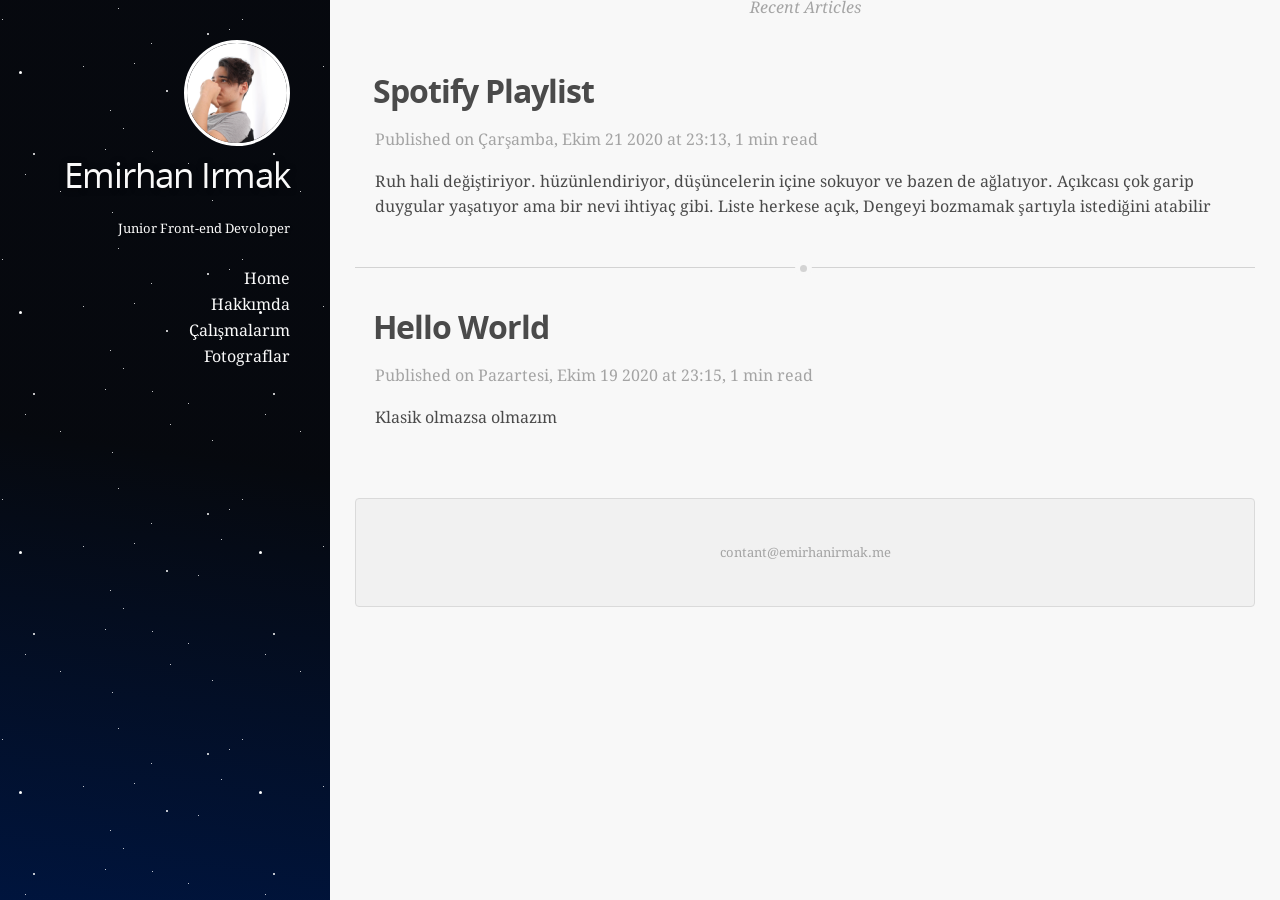
==== commit baf787ea: "first commit" ====
--- a/index.html
+++ b/index.html
@@ -1,2 +1,2 @@
-<!DOCTYPE html><html lang="en-us"><head><meta charset="UTF-8"><meta http-equiv="X-UA-Compatible" content="IE=edge,chrome=1"><title>Emirhan Irmak</title><meta name="description"><meta name="generator" content="Emirhan Irmak"><meta name="author" content="Emirhan Irmak, contact@emirhanirmak.me"><meta name="keywords" content="Junior Front-end devoloper"><meta name="HandheldFriendly" content="True"><meta name="MobileOptimized" content="320"><meta name="viewport" content="width=device-width,initial-scale=1.0,maximum-scale=1,user-scalable=0"><link rel="stylesheet" type="text/css" href="/styles/screen.css"><link rel="apple-touch-icon" sizes="57x57" href="/images/apple-touch-icon-57x57.png"><link rel="apple-touch-icon" sizes="60x60" href="/images/apple-touch-icon-60x60.png"><link rel="apple-touch-icon" sizes="72x72" href="/images/apple-touch-icon-72x72.png"><link rel="apple-touch-icon" sizes="76x76" href="/images/apple-touch-icon-76x76.png"><link rel="apple-touch-icon" sizes="114x114" href="/images/apple-touch-icon-114x114.png"><link rel="apple-touch-icon" sizes="120x120" href="/images/apple-touch-icon-120x120.png"><link rel="apple-touch-icon" sizes="144x144" href="/images/apple-touch-icon-144x144.png"><link rel="apple-touch-icon" sizes="152x152" href="/images/apple-touch-icon-152x152.png"><link rel="apple-touch-icon" sizes="180x180" href="/images/apple-touch-icon-180x180.png"><link rel="icon" type="image/png" sizes="16x16" href="/images/favicon-16x16.png"><link rel="icon" type="image/png" sizes="32x32" href="/images/favicon-32x32.png"><link rel="icon" type="image/png" sizes="96x96" href="/images/favicon-96x96.png"><link rel="icon" type="image/png" sizes="160x160" href="/images/favicon-160x160.png"><link rel="icon" type="image/png" sizes="192x192" href="/images/favicon-192x192.png"><meta name="msapplication-TileColor" content="#121315"><meta name="msapplication-TileImage" content="/images/mstile-144x144.png"></head><body itemscope itemtype="https://schema.org/WebPage"><header itemscope itemtype="https://schema.org/WPHeader"><a href="/"><img src="/images/yavuz.jpg" alt="Emirhan Irmak" title="Emirhan Irmak"></a><h1><a href="/" alt="Emirhan Irmak" title="Emirhan Irmak" itemprop="headline">Emirhan Irmak</a></h1><p itemprop="description">Junior Front-end Devoloper </p><nav itemscope itemtype="https://schema.org/SiteNavigationElement"><ul><li itemprop="name"><a href="/" alt="Home" title="Home" itemprop="url">Home</a></li><li itemprop="name"><a href="/about" alt="Hakkımda" title="Hakkımda" itemprop="url">Hakkımda</a></li><li itemprop="name"><a href="/works" alt="Çalışmalarım" title="Çalışmalarım" itemprop="url">Çalışmalarım</a></li><li itemprop="name"><a href="/images" alt="Fotograflar" title="Fotograflar" itemprop="url">Fotograflar</a></li></ul></nav><div class="space"></div></header><main itemscope itemtype="https://schema.org/Blog"><section class="posts"></section><h4 class="page-title">Recent Articles</h4><a href="/2020/10/21/" class="article"><article itemscope itemprop="blogPost" itemtype="https://schema.org/BlogPosting" class="item"><h2 itemprop="headline">Spotify Playlist</h2><span class="post-meta">Published on<time itemprop="datePublished" datetime="2020-10-21T20:13:40.600Z"> Çarşamba, Ekim 21 2020 at 23:13</time>, 1 min read</span><p itemprop="text" class="post-excerpt">Ruh hali değiştiriyor. hüzünlendiriyor, düşüncelerin içine sokuyor ve bazen de ağlatıyor. Açıkcası çok garip duygular yaşatıyor ama bir nevi ihtiyaç gibi. Liste herkese açık, Dengeyi bozmamak şartıyla istediğini atabilir</p></article></a><a href="/2020/10/19/" class="article"><article itemscope itemprop="blogPost" itemtype="https://schema.org/BlogPosting" class="item"><h2 itemprop="headline">Hello World</h2><span class="post-meta">Published on<time itemprop="datePublished" datetime="2020-10-19T20:15:22.670Z"> Pazartesi, Ekim 19 2020 at 23:15</time>, 1 min read</span><p itemprop="text" class="post-excerpt">Klasik olmazsa olmazım
+<!DOCTYPE html><html lang="en-us"><head><meta charset="UTF-8"><meta http-equiv="X-UA-Compatible" content="IE=edge,chrome=1"><title>Emirhan Irmak</title><meta name="description"><meta name="generator" content="Emirhan Irmak"><meta name="author" content="Emirhan Irmak, contact@emirhanirmak.me"><meta name="keywords" content="Junior Front-end devoloper"><meta name="HandheldFriendly" content="True"><meta name="MobileOptimized" content="320"><meta name="viewport" content="width=device-width,initial-scale=1.0,maximum-scale=1,user-scalable=0"><link rel="stylesheet" type="text/css" href="/styles/screen.css"><link rel="apple-touch-icon" sizes="57x57" href="/images/apple-touch-icon-57x57.png"><link rel="apple-touch-icon" sizes="60x60" href="/images/apple-touch-icon-60x60.png"><link rel="apple-touch-icon" sizes="72x72" href="/images/apple-touch-icon-72x72.png"><link rel="apple-touch-icon" sizes="76x76" href="/images/apple-touch-icon-76x76.png"><link rel="apple-touch-icon" sizes="114x114" href="/images/apple-touch-icon-114x114.png"><link rel="apple-touch-icon" sizes="120x120" href="/images/apple-touch-icon-120x120.png"><link rel="apple-touch-icon" sizes="144x144" href="/images/apple-touch-icon-144x144.png"><link rel="apple-touch-icon" sizes="152x152" href="/images/apple-touch-icon-152x152.png"><link rel="apple-touch-icon" sizes="180x180" href="/images/apple-touch-icon-180x180.png"><link rel="icon" type="image/png" sizes="16x16" href="/images/favicon-16x16.png"><link rel="icon" type="image/png" sizes="32x32" href="/images/favicon-32x32.png"><link rel="icon" type="image/png" sizes="96x96" href="/images/favicon-96x96.png"><link rel="icon" type="image/png" sizes="160x160" href="/images/favicon-160x160.png"><link rel="icon" type="image/png" sizes="192x192" href="/images/favicon-192x192.png"><meta name="msapplication-TileColor" content="#121315"><meta name="msapplication-TileImage" content="/images/mstile-144x144.png"></head><body itemscope itemtype="https://schema.org/WebPage"><header itemscope itemtype="https://schema.org/WPHeader"><a href="/"><img src="/images/image.jpg" alt="Emirhan Irmak" title="Emirhan Irmak"></a><h1><a href="/" alt="Emirhan Irmak" title="Emirhan Irmak" itemprop="headline">Emirhan Irmak</a></h1><p itemprop="description">Junior Front-end Devoloper </p><nav itemscope itemtype="https://schema.org/SiteNavigationElement"><ul><li itemprop="name"><a href="/" alt="Home" title="Home" itemprop="url">Home</a></li><li itemprop="name"><a href="/about" alt="Hakkımda" title="Hakkımda" itemprop="url">Hakkımda</a></li><li itemprop="name"><a href="/works" alt="Çalışmalarım" title="Çalışmalarım" itemprop="url">Çalışmalarım</a></li><li itemprop="name"><a href="/images" alt="Fotograflar" title="Fotograflar" itemprop="url">Fotograflar</a></li></ul></nav><div class="space"></div></header><main itemscope itemtype="https://schema.org/Blog"><section class="posts"></section><h4 class="page-title">Recent Articles</h4><a href="/2020/10/21/" class="article"><article itemscope itemprop="blogPost" itemtype="https://schema.org/BlogPosting" class="item"><h2 itemprop="headline">Spotify Playlist</h2><span class="post-meta">Published on<time itemprop="datePublished" datetime="2020-10-21T20:13:40.600Z"> Çarşamba, Ekim 21 2020 at 23:13</time>, 1 min read</span><p itemprop="text" class="post-excerpt">Ruh hali değiştiriyor. hüzünlendiriyor, düşüncelerin içine sokuyor ve bazen de ağlatıyor. Açıkcası çok garip duygular yaşatıyor ama bir nevi ihtiyaç gibi. Liste herkese açık, Dengeyi bozmamak şartıyla istediğini atabilir</p></article></a><a href="/2020/10/19/" class="article"><article itemscope itemprop="blogPost" itemtype="https://schema.org/BlogPosting" class="item"><h2 itemprop="headline">Hello World</h2><span class="post-meta">Published on<time itemprop="datePublished" datetime="2020-10-19T20:15:22.670Z"> Pazartesi, Ekim 19 2020 at 23:15</time>, 1 min read</span><p itemprop="text" class="post-excerpt">Klasik olmazsa olmazım
 </p></article></a><footer itemscope itemtype="https://schema.org/WPFooter"><p>contant@emirhanirmak.me</p></footer></main></body></html>
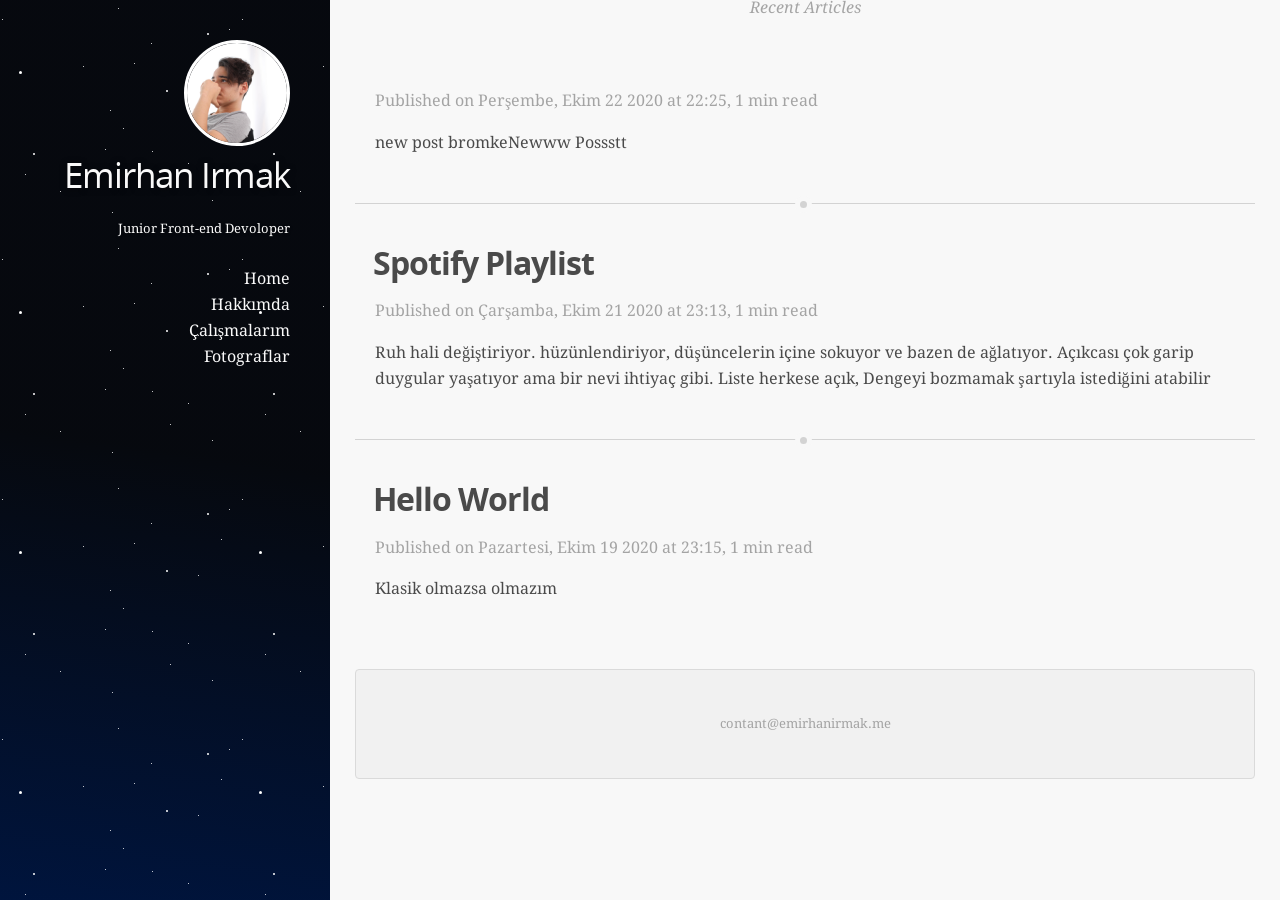
==== commit 4a7f9377: "thırd commıt" ====
--- a/index.html
+++ b/index.html
@@ -1,2 +1,3 @@
-<!DOCTYPE html><html lang="en-us"><head><meta charset="UTF-8"><meta http-equiv="X-UA-Compatible" content="IE=edge,chrome=1"><title>Emirhan Irmak</title><meta name="description"><meta name="generator" content="Emirhan Irmak"><meta name="author" content="Emirhan Irmak, contact@emirhanirmak.me"><meta name="keywords" content="Junior Front-end devoloper"><meta name="HandheldFriendly" content="True"><meta name="MobileOptimized" content="320"><meta name="viewport" content="width=device-width,initial-scale=1.0,maximum-scale=1,user-scalable=0"><link rel="stylesheet" type="text/css" href="/styles/screen.css"><link rel="apple-touch-icon" sizes="57x57" href="/images/apple-touch-icon-57x57.png"><link rel="apple-touch-icon" sizes="60x60" href="/images/apple-touch-icon-60x60.png"><link rel="apple-touch-icon" sizes="72x72" href="/images/apple-touch-icon-72x72.png"><link rel="apple-touch-icon" sizes="76x76" href="/images/apple-touch-icon-76x76.png"><link rel="apple-touch-icon" sizes="114x114" href="/images/apple-touch-icon-114x114.png"><link rel="apple-touch-icon" sizes="120x120" href="/images/apple-touch-icon-120x120.png"><link rel="apple-touch-icon" sizes="144x144" href="/images/apple-touch-icon-144x144.png"><link rel="apple-touch-icon" sizes="152x152" href="/images/apple-touch-icon-152x152.png"><link rel="apple-touch-icon" sizes="180x180" href="/images/apple-touch-icon-180x180.png"><link rel="icon" type="image/png" sizes="16x16" href="/images/favicon-16x16.png"><link rel="icon" type="image/png" sizes="32x32" href="/images/favicon-32x32.png"><link rel="icon" type="image/png" sizes="96x96" href="/images/favicon-96x96.png"><link rel="icon" type="image/png" sizes="160x160" href="/images/favicon-160x160.png"><link rel="icon" type="image/png" sizes="192x192" href="/images/favicon-192x192.png"><meta name="msapplication-TileColor" content="#121315"><meta name="msapplication-TileImage" content="/images/mstile-144x144.png"></head><body itemscope itemtype="https://schema.org/WebPage"><header itemscope itemtype="https://schema.org/WPHeader"><a href="/"><img src="/images/image.jpg" alt="Emirhan Irmak" title="Emirhan Irmak"></a><h1><a href="/" alt="Emirhan Irmak" title="Emirhan Irmak" itemprop="headline">Emirhan Irmak</a></h1><p itemprop="description">Junior Front-end Devoloper </p><nav itemscope itemtype="https://schema.org/SiteNavigationElement"><ul><li itemprop="name"><a href="/" alt="Home" title="Home" itemprop="url">Home</a></li><li itemprop="name"><a href="/about" alt="Hakkımda" title="Hakkımda" itemprop="url">Hakkımda</a></li><li itemprop="name"><a href="/works" alt="Çalışmalarım" title="Çalışmalarım" itemprop="url">Çalışmalarım</a></li><li itemprop="name"><a href="/images" alt="Fotograflar" title="Fotograflar" itemprop="url">Fotograflar</a></li></ul></nav><div class="space"></div></header><main itemscope itemtype="https://schema.org/Blog"><section class="posts"></section><h4 class="page-title">Recent Articles</h4><a href="/2020/10/21/" class="article"><article itemscope itemprop="blogPost" itemtype="https://schema.org/BlogPosting" class="item"><h2 itemprop="headline">Spotify Playlist</h2><span class="post-meta">Published on<time itemprop="datePublished" datetime="2020-10-21T20:13:40.600Z"> Çarşamba, Ekim 21 2020 at 23:13</time>, 1 min read</span><p itemprop="text" class="post-excerpt">Ruh hali değiştiriyor. hüzünlendiriyor, düşüncelerin içine sokuyor ve bazen de ağlatıyor. Açıkcası çok garip duygular yaşatıyor ama bir nevi ihtiyaç gibi. Liste herkese açık, Dengeyi bozmamak şartıyla istediğini atabilir</p></article></a><a href="/2020/10/19/" class="article"><article itemscope itemprop="blogPost" itemtype="https://schema.org/BlogPosting" class="item"><h2 itemprop="headline">Hello World</h2><span class="post-meta">Published on<time itemprop="datePublished" datetime="2020-10-19T20:15:22.670Z"> Pazartesi, Ekim 19 2020 at 23:15</time>, 1 min read</span><p itemprop="text" class="post-excerpt">Klasik olmazsa olmazım
+<!DOCTYPE html><html lang="en-us"><head><meta charset="UTF-8"><meta http-equiv="X-UA-Compatible" content="IE=edge,chrome=1"><title>Emirhan Irmak</title><meta name="description"><meta name="generator" content="Emirhan Irmak"><meta name="author" content="Emirhan Irmak, contact@emirhanirmak.me"><meta name="keywords" content="Junior Front-end devoloper"><meta name="HandheldFriendly" content="True"><meta name="MobileOptimized" content="320"><meta name="viewport" content="width=device-width,initial-scale=1.0,maximum-scale=1,user-scalable=0"><link rel="stylesheet" type="text/css" href="/styles/screen.css"><link rel="apple-touch-icon" sizes="57x57" href="/images/apple-touch-icon-57x57.png"><link rel="apple-touch-icon" sizes="60x60" href="/images/apple-touch-icon-60x60.png"><link rel="apple-touch-icon" sizes="72x72" href="/images/apple-touch-icon-72x72.png"><link rel="apple-touch-icon" sizes="76x76" href="/images/apple-touch-icon-76x76.png"><link rel="apple-touch-icon" sizes="114x114" href="/images/apple-touch-icon-114x114.png"><link rel="apple-touch-icon" sizes="120x120" href="/images/apple-touch-icon-120x120.png"><link rel="apple-touch-icon" sizes="144x144" href="/images/apple-touch-icon-144x144.png"><link rel="apple-touch-icon" sizes="152x152" href="/images/apple-touch-icon-152x152.png"><link rel="apple-touch-icon" sizes="180x180" href="/images/apple-touch-icon-180x180.png"><link rel="icon" type="image/png" sizes="16x16" href="/images/favicon-16x16.png"><link rel="icon" type="image/png" sizes="32x32" href="/images/favicon-32x32.png"><link rel="icon" type="image/png" sizes="96x96" href="/images/favicon-96x96.png"><link rel="icon" type="image/png" sizes="160x160" href="/images/favicon-160x160.png"><link rel="icon" type="image/png" sizes="192x192" href="/images/favicon-192x192.png"><meta name="msapplication-TileColor" content="#121315"><meta name="msapplication-TileImage" content="/images/mstile-144x144.png"></head><body itemscope itemtype="https://schema.org/WebPage"><header itemscope itemtype="https://schema.org/WPHeader"><a href="/"><img src="/images/image.jpg" alt="Emirhan Irmak" title="Emirhan Irmak"></a><h1><a href="/" alt="Emirhan Irmak" title="Emirhan Irmak" itemprop="headline">Emirhan Irmak</a></h1><p itemprop="description">Junior Front-end Devoloper </p><nav itemscope itemtype="https://schema.org/SiteNavigationElement"><ul><li itemprop="name"><a href="/" alt="Home" title="Home" itemprop="url">Home</a></li><li itemprop="name"><a href="/about" alt="Hakkımda" title="Hakkımda" itemprop="url">Hakkımda</a></li><li itemprop="name"><a href="/works" alt="Çalışmalarım" title="Çalışmalarım" itemprop="url">Çalışmalarım</a></li><li itemprop="name"><a href="/images" alt="Fotograflar" title="Fotograflar" itemprop="url">Fotograflar</a></li></ul></nav><div class="space"></div></header><main itemscope itemtype="https://schema.org/Blog"><section class="posts"></section><h4 class="page-title">Recent Articles</h4><a href="/2020/10/22/" class="article"><article itemscope itemprop="blogPost" itemtype="https://schema.org/BlogPosting" class="item"><h2 itemprop="headline"></h2><span class="post-meta">Published on<time itemprop="datePublished" datetime="2020-10-22T19:25:41.589Z"> Perşembe, Ekim 22 2020 at 22:25</time>, 1 min read</span><p itemprop="text" class="post-excerpt">new post bromkeNewww Possstt
+</p></article></a><a href="/2020/10/21/" class="article"><article itemscope itemprop="blogPost" itemtype="https://schema.org/BlogPosting" class="item"><h2 itemprop="headline">Spotify Playlist</h2><span class="post-meta">Published on<time itemprop="datePublished" datetime="2020-10-21T20:13:40.600Z"> Çarşamba, Ekim 21 2020 at 23:13</time>, 1 min read</span><p itemprop="text" class="post-excerpt">Ruh hali değiştiriyor. hüzünlendiriyor, düşüncelerin içine sokuyor ve bazen de ağlatıyor. Açıkcası çok garip duygular yaşatıyor ama bir nevi ihtiyaç gibi. Liste herkese açık, Dengeyi bozmamak şartıyla istediğini atabilir</p></article></a><a href="/2020/10/19/" class="article"><article itemscope itemprop="blogPost" itemtype="https://schema.org/BlogPosting" class="item"><h2 itemprop="headline">Hello World</h2><span class="post-meta">Published on<time itemprop="datePublished" datetime="2020-10-19T20:15:22.670Z"> Pazartesi, Ekim 19 2020 at 23:15</time>, 1 min read</span><p itemprop="text" class="post-excerpt">Klasik olmazsa olmazım
 </p></article></a><footer itemscope itemtype="https://schema.org/WPFooter"><p>contant@emirhanirmak.me</p></footer></main></body></html>
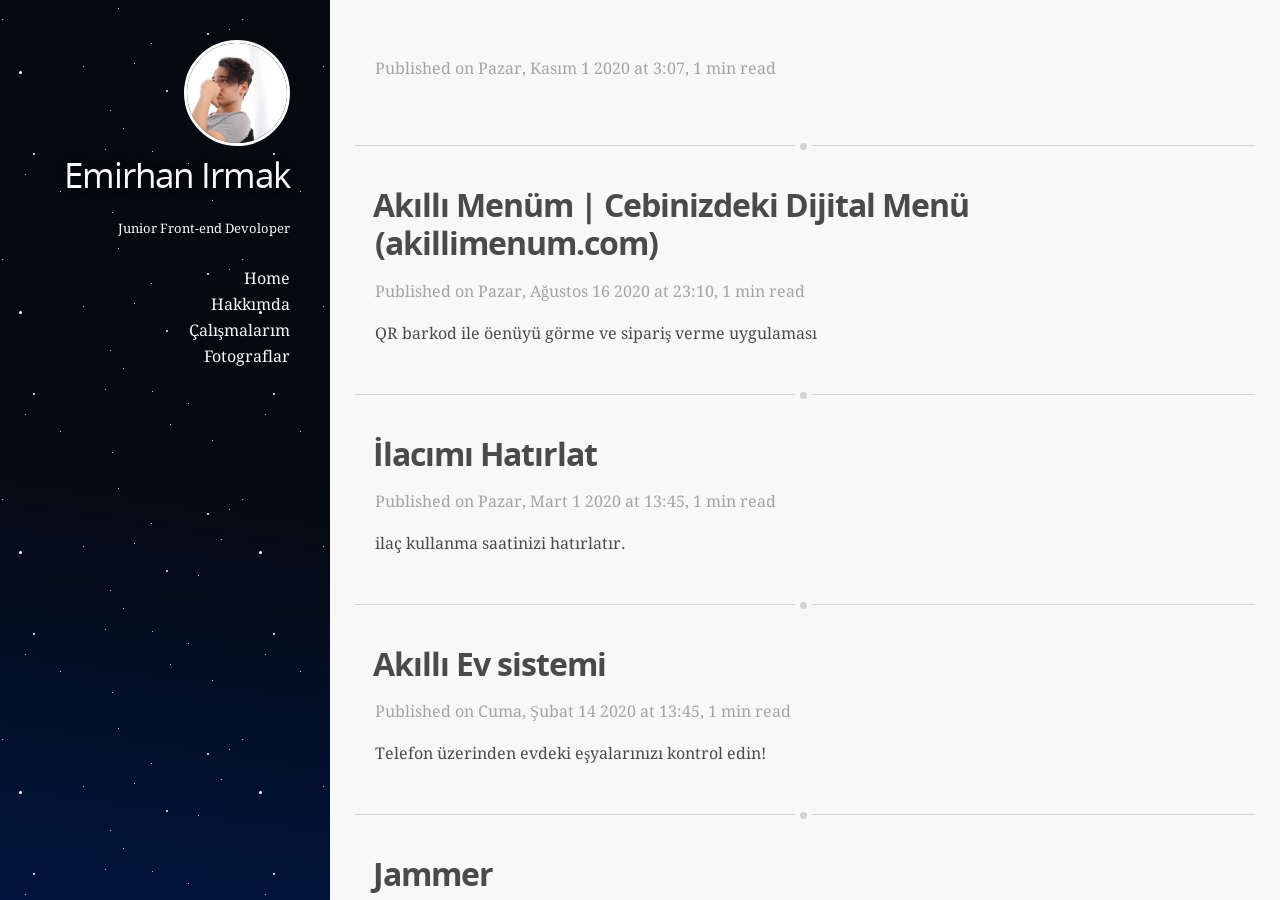
==== commit 962f9078: "new post added[D[D[D[D[D[Ds[C[C[C[added" ====
--- a/index.html
+++ b/index.html
@@ -1,3 +1 @@
-<!DOCTYPE html><html lang="en-us"><head><meta charset="UTF-8"><meta http-equiv="X-UA-Compatible" content="IE=edge,chrome=1"><title>Emirhan Irmak</title><meta name="description"><meta name="generator" content="Emirhan Irmak"><meta name="author" content="Emirhan Irmak, contact@emirhanirmak.me"><meta name="keywords" content="Junior Front-end devoloper"><meta name="HandheldFriendly" content="True"><meta name="MobileOptimized" content="320"><meta name="viewport" content="width=device-width,initial-scale=1.0,maximum-scale=1,user-scalable=0"><link rel="stylesheet" type="text/css" href="/styles/screen.css"><link rel="apple-touch-icon" sizes="57x57" href="/images/apple-touch-icon-57x57.png"><link rel="apple-touch-icon" sizes="60x60" href="/images/apple-touch-icon-60x60.png"><link rel="apple-touch-icon" sizes="72x72" href="/images/apple-touch-icon-72x72.png"><link rel="apple-touch-icon" sizes="76x76" href="/images/apple-touch-icon-76x76.png"><link rel="apple-touch-icon" sizes="114x114" href="/images/apple-touch-icon-114x114.png"><link rel="apple-touch-icon" sizes="120x120" href="/images/apple-touch-icon-120x120.png"><link rel="apple-touch-icon" sizes="144x144" href="/images/apple-touch-icon-144x144.png"><link rel="apple-touch-icon" sizes="152x152" href="/images/apple-touch-icon-152x152.png"><link rel="apple-touch-icon" sizes="180x180" href="/images/apple-touch-icon-180x180.png"><link rel="icon" type="image/png" sizes="16x16" href="/images/favicon-16x16.png"><link rel="icon" type="image/png" sizes="32x32" href="/images/favicon-32x32.png"><link rel="icon" type="image/png" sizes="96x96" href="/images/favicon-96x96.png"><link rel="icon" type="image/png" sizes="160x160" href="/images/favicon-160x160.png"><link rel="icon" type="image/png" sizes="192x192" href="/images/favicon-192x192.png"><meta name="msapplication-TileColor" content="#121315"><meta name="msapplication-TileImage" content="/images/mstile-144x144.png"></head><body itemscope itemtype="https://schema.org/WebPage"><header itemscope itemtype="https://schema.org/WPHeader"><a href="/"><img src="/images/image.jpg" alt="Emirhan Irmak" title="Emirhan Irmak"></a><h1><a href="/" alt="Emirhan Irmak" title="Emirhan Irmak" itemprop="headline">Emirhan Irmak</a></h1><p itemprop="description">Junior Front-end Devoloper </p><nav itemscope itemtype="https://schema.org/SiteNavigationElement"><ul><li itemprop="name"><a href="/" alt="Home" title="Home" itemprop="url">Home</a></li><li itemprop="name"><a href="/about" alt="Hakkımda" title="Hakkımda" itemprop="url">Hakkımda</a></li><li itemprop="name"><a href="/works" alt="Çalışmalarım" title="Çalışmalarım" itemprop="url">Çalışmalarım</a></li><li itemprop="name"><a href="/images" alt="Fotograflar" title="Fotograflar" itemprop="url">Fotograflar</a></li></ul></nav><div class="space"></div></header><main itemscope itemtype="https://schema.org/Blog"><section class="posts"></section><h4 class="page-title">Recent Articles</h4><a href="/2020/10/22/" class="article"><article itemscope itemprop="blogPost" itemtype="https://schema.org/BlogPosting" class="item"><h2 itemprop="headline"></h2><span class="post-meta">Published on<time itemprop="datePublished" datetime="2020-10-22T19:25:41.589Z"> Perşembe, Ekim 22 2020 at 22:25</time>, 1 min read</span><p itemprop="text" class="post-excerpt">new post bromkeNewww Possstt
-</p></article></a><a href="/2020/10/21/" class="article"><article itemscope itemprop="blogPost" itemtype="https://schema.org/BlogPosting" class="item"><h2 itemprop="headline">Spotify Playlist</h2><span class="post-meta">Published on<time itemprop="datePublished" datetime="2020-10-21T20:13:40.600Z"> Çarşamba, Ekim 21 2020 at 23:13</time>, 1 min read</span><p itemprop="text" class="post-excerpt">Ruh hali değiştiriyor. hüzünlendiriyor, düşüncelerin içine sokuyor ve bazen de ağlatıyor. Açıkcası çok garip duygular yaşatıyor ama bir nevi ihtiyaç gibi. Liste herkese açık, Dengeyi bozmamak şartıyla istediğini atabilir</p></article></a><a href="/2020/10/19/" class="article"><article itemscope itemprop="blogPost" itemtype="https://schema.org/BlogPosting" class="item"><h2 itemprop="headline">Hello World</h2><span class="post-meta">Published on<time itemprop="datePublished" datetime="2020-10-19T20:15:22.670Z"> Pazartesi, Ekim 19 2020 at 23:15</time>, 1 min read</span><p itemprop="text" class="post-excerpt">Klasik olmazsa olmazım
-</p></article></a><footer itemscope itemtype="https://schema.org/WPFooter"><p>contant@emirhanirmak.me</p></footer></main></body></html>+<!DOCTYPE html><html lang="en-us"><head><meta charset="UTF-8"><meta http-equiv="X-UA-Compatible" content="IE=edge,chrome=1"><title>Emirhan Irmak</title><meta name="description"><meta name="generator" content="Emirhan Irmak"><meta name="author" content="Emirhan Irmak, contact@emirhanirmak.me"><meta name="keywords" content="Junior Front-end devoloper"><meta name="HandheldFriendly" content="True"><meta name="MobileOptimized" content="320"><meta name="viewport" content="width=device-width,initial-scale=1.0,maximum-scale=1,user-scalable=0"><link rel="stylesheet" type="text/css" href="/styles/screen.css"><link rel="apple-touch-icon" sizes="57x57" href="/images/apple-touch-icon-57x57.png"><link rel="apple-touch-icon" sizes="60x60" href="/images/apple-touch-icon-60x60.png"><link rel="apple-touch-icon" sizes="72x72" href="/images/apple-touch-icon-72x72.png"><link rel="apple-touch-icon" sizes="76x76" href="/images/apple-touch-icon-76x76.png"><link rel="apple-touch-icon" sizes="114x114" href="/images/apple-touch-icon-114x114.png"><link rel="apple-touch-icon" sizes="120x120" href="/images/apple-touch-icon-120x120.png"><link rel="apple-touch-icon" sizes="144x144" href="/images/apple-touch-icon-144x144.png"><link rel="apple-touch-icon" sizes="152x152" href="/images/apple-touch-icon-152x152.png"><link rel="apple-touch-icon" sizes="180x180" href="/images/apple-touch-icon-180x180.png"><link rel="icon" type="image/png" sizes="16x16" href="/images/favicon-16x16.png"><link rel="icon" type="image/png" sizes="32x32" href="/images/favicon-32x32.png"><link rel="icon" type="image/png" sizes="96x96" href="/images/favicon-96x96.png"><link rel="icon" type="image/png" sizes="160x160" href="/images/favicon-160x160.png"><link rel="icon" type="image/png" sizes="192x192" href="/images/favicon-192x192.png"><meta name="msapplication-TileColor" content="#121315"><meta name="msapplication-TileImage" content="/images/mstile-144x144.png"></head><body itemscope itemtype="https://schema.org/WebPage"><header itemscope itemtype="https://schema.org/WPHeader"><a href="/"><img src="/images/image.jpg" alt="Emirhan Irmak" title="Emirhan Irmak"></a><h1><a href="/" alt="Emirhan Irmak" title="Emirhan Irmak" itemprop="headline">Emirhan Irmak</a></h1><p itemprop="description">Junior Front-end Devoloper </p><nav itemscope itemtype="https://schema.org/SiteNavigationElement"><ul><li itemprop="name"><a href="/" alt="Home" title="Home" itemprop="url">Home</a></li><li itemprop="name"><a href="/about" alt="Hakkımda" title="Hakkımda" itemprop="url">Hakkımda</a></li><li itemprop="name"><a href="/works" alt="Çalışmalarım" title="Çalışmalarım" itemprop="url">Çalışmalarım</a></li><li itemprop="name"><a href="/images" alt="Fotograflar" title="Fotograflar" itemprop="url">Fotograflar</a></li></ul></nav><div class="space"></div></header><main itemscope itemtype="https://schema.org/Blog"><section class="posts"></section><a href="/2020/11/01/" class="article"><article itemscope itemprop="blogPost" itemtype="https://schema.org/BlogPosting" class="item"><h2 itemprop="headline"></h2><span class="post-meta">Published on<time itemprop="datePublished" datetime="2020-11-01T00:07:04.967Z"> Pazar, Kasım 1 2020 at 3:07</time>, 1 min read</span><p itemprop="text" class="post-excerpt"></p></article></a><a href="/2020/08/16/" class="article"><article itemscope itemprop="blogPost" itemtype="https://schema.org/BlogPosting" class="item"><h2 itemprop="headline">Akıllı Menüm | Cebinizdeki Dijital Menü (akillimenum.com)</h2><span class="post-meta">Published on<time itemprop="datePublished" datetime="2020-08-16T20:10:00.000Z"> Pazar, Ağustos 16 2020 at 23:10</time>, 1 min read</span><p itemprop="text" class="post-excerpt">QR barkod ile öenüyü görme ve sipariş verme uygulaması</p></article></a><a href="/2020/03/01/" class="article"><article itemscope itemprop="blogPost" itemtype="https://schema.org/BlogPosting" class="item"><h2 itemprop="headline">İlacımı Hatırlat</h2><span class="post-meta">Published on<time itemprop="datePublished" datetime="2020-03-01T10:45:00.000Z"> Pazar, Mart 1 2020 at 13:45</time>, 1 min read</span><p itemprop="text" class="post-excerpt">ilaç kullanma saatinizi hatırlatır.</p></article></a><a href="/2020/02/14/" class="article"><article itemscope itemprop="blogPost" itemtype="https://schema.org/BlogPosting" class="item"><h2 itemprop="headline">Akıllı Ev sistemi</h2><span class="post-meta">Published on<time itemprop="datePublished" datetime="2020-02-14T10:45:00.000Z"> Cuma, Şubat 14 2020 at 13:45</time>, 1 min read</span><p itemprop="text" class="post-excerpt">Telefon üzerinden evdeki eşyalarınızı kontrol edin!</p></article></a><a href="/2020/01/22/" class="article"><article itemscope itemprop="blogPost" itemtype="https://schema.org/BlogPosting" class="item"><h2 itemprop="headline">Jammer</h2><span class="post-meta">Published on<time itemprop="datePublished" datetime="2020-01-22T10:45:00.000Z"> Çarşamba, Ocak 22 2020 at 13:45</time>, 1 min read</span><p itemprop="text" class="post-excerpt">Nodemcu kullanarak yaptığım jammer ve ekstralar.</p></article></a><footer itemscope itemtype="https://schema.org/WPFooter"><p>contant@emirhanirmak.me</p></footer></main></body></html>
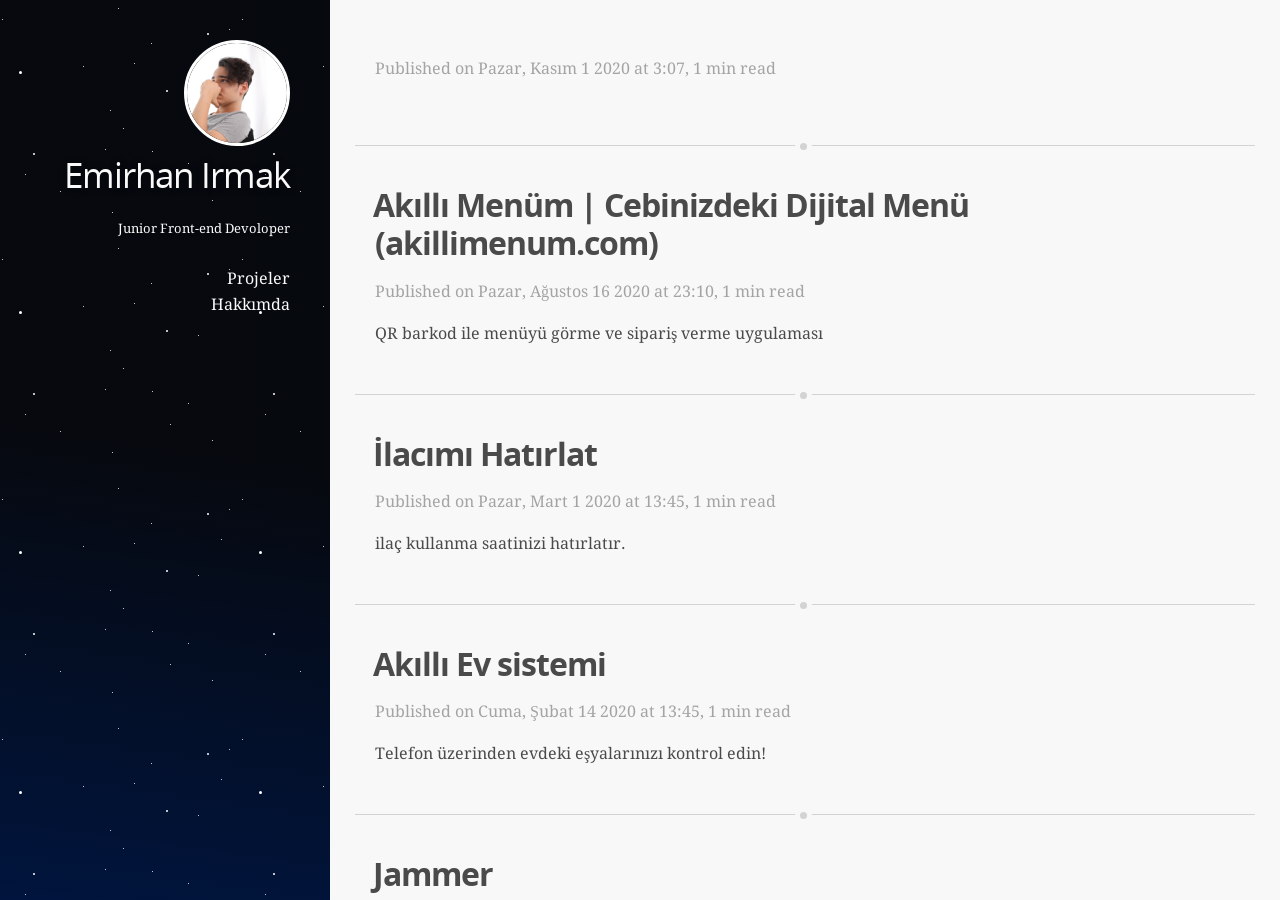
==== commit 2aaecbc2: "build" ====
--- a/index.html
+++ b/index.html
@@ -1 +1 @@
-<!DOCTYPE html><html lang="en-us"><head><meta charset="UTF-8"><meta http-equiv="X-UA-Compatible" content="IE=edge,chrome=1"><title>Emirhan Irmak</title><meta name="description"><meta name="generator" content="Emirhan Irmak"><meta name="author" content="Emirhan Irmak, contact@emirhanirmak.me"><meta name="keywords" content="Junior Front-end devoloper"><meta name="HandheldFriendly" content="True"><meta name="MobileOptimized" content="320"><meta name="viewport" content="width=device-width,initial-scale=1.0,maximum-scale=1,user-scalable=0"><link rel="stylesheet" type="text/css" href="/styles/screen.css"><link rel="apple-touch-icon" sizes="57x57" href="/images/apple-touch-icon-57x57.png"><link rel="apple-touch-icon" sizes="60x60" href="/images/apple-touch-icon-60x60.png"><link rel="apple-touch-icon" sizes="72x72" href="/images/apple-touch-icon-72x72.png"><link rel="apple-touch-icon" sizes="76x76" href="/images/apple-touch-icon-76x76.png"><link rel="apple-touch-icon" sizes="114x114" href="/images/apple-touch-icon-114x114.png"><link rel="apple-touch-icon" sizes="120x120" href="/images/apple-touch-icon-120x120.png"><link rel="apple-touch-icon" sizes="144x144" href="/images/apple-touch-icon-144x144.png"><link rel="apple-touch-icon" sizes="152x152" href="/images/apple-touch-icon-152x152.png"><link rel="apple-touch-icon" sizes="180x180" href="/images/apple-touch-icon-180x180.png"><link rel="icon" type="image/png" sizes="16x16" href="/images/favicon-16x16.png"><link rel="icon" type="image/png" sizes="32x32" href="/images/favicon-32x32.png"><link rel="icon" type="image/png" sizes="96x96" href="/images/favicon-96x96.png"><link rel="icon" type="image/png" sizes="160x160" href="/images/favicon-160x160.png"><link rel="icon" type="image/png" sizes="192x192" href="/images/favicon-192x192.png"><meta name="msapplication-TileColor" content="#121315"><meta name="msapplication-TileImage" content="/images/mstile-144x144.png"></head><body itemscope itemtype="https://schema.org/WebPage"><header itemscope itemtype="https://schema.org/WPHeader"><a href="/"><img src="/images/image.jpg" alt="Emirhan Irmak" title="Emirhan Irmak"></a><h1><a href="/" alt="Emirhan Irmak" title="Emirhan Irmak" itemprop="headline">Emirhan Irmak</a></h1><p itemprop="description">Junior Front-end Devoloper </p><nav itemscope itemtype="https://schema.org/SiteNavigationElement"><ul><li itemprop="name"><a href="/" alt="Home" title="Home" itemprop="url">Home</a></li><li itemprop="name"><a href="/about" alt="Hakkımda" title="Hakkımda" itemprop="url">Hakkımda</a></li><li itemprop="name"><a href="/works" alt="Çalışmalarım" title="Çalışmalarım" itemprop="url">Çalışmalarım</a></li><li itemprop="name"><a href="/images" alt="Fotograflar" title="Fotograflar" itemprop="url">Fotograflar</a></li></ul></nav><div class="space"></div></header><main itemscope itemtype="https://schema.org/Blog"><section class="posts"></section><a href="/2020/11/01/" class="article"><article itemscope itemprop="blogPost" itemtype="https://schema.org/BlogPosting" class="item"><h2 itemprop="headline"></h2><span class="post-meta">Published on<time itemprop="datePublished" datetime="2020-11-01T00:07:04.967Z"> Pazar, Kasım 1 2020 at 3:07</time>, 1 min read</span><p itemprop="text" class="post-excerpt"></p></article></a><a href="/2020/08/16/" class="article"><article itemscope itemprop="blogPost" itemtype="https://schema.org/BlogPosting" class="item"><h2 itemprop="headline">Akıllı Menüm | Cebinizdeki Dijital Menü (akillimenum.com)</h2><span class="post-meta">Published on<time itemprop="datePublished" datetime="2020-08-16T20:10:00.000Z"> Pazar, Ağustos 16 2020 at 23:10</time>, 1 min read</span><p itemprop="text" class="post-excerpt">QR barkod ile öenüyü görme ve sipariş verme uygulaması</p></article></a><a href="/2020/03/01/" class="article"><article itemscope itemprop="blogPost" itemtype="https://schema.org/BlogPosting" class="item"><h2 itemprop="headline">İlacımı Hatırlat</h2><span class="post-meta">Published on<time itemprop="datePublished" datetime="2020-03-01T10:45:00.000Z"> Pazar, Mart 1 2020 at 13:45</time>, 1 min read</span><p itemprop="text" class="post-excerpt">ilaç kullanma saatinizi hatırlatır.</p></article></a><a href="/2020/02/14/" class="article"><article itemscope itemprop="blogPost" itemtype="https://schema.org/BlogPosting" class="item"><h2 itemprop="headline">Akıllı Ev sistemi</h2><span class="post-meta">Published on<time itemprop="datePublished" datetime="2020-02-14T10:45:00.000Z"> Cuma, Şubat 14 2020 at 13:45</time>, 1 min read</span><p itemprop="text" class="post-excerpt">Telefon üzerinden evdeki eşyalarınızı kontrol edin!</p></article></a><a href="/2020/01/22/" class="article"><article itemscope itemprop="blogPost" itemtype="https://schema.org/BlogPosting" class="item"><h2 itemprop="headline">Jammer</h2><span class="post-meta">Published on<time itemprop="datePublished" datetime="2020-01-22T10:45:00.000Z"> Çarşamba, Ocak 22 2020 at 13:45</time>, 1 min read</span><p itemprop="text" class="post-excerpt">Nodemcu kullanarak yaptığım jammer ve ekstralar.</p></article></a><footer itemscope itemtype="https://schema.org/WPFooter"><p>contant@emirhanirmak.me</p></footer></main></body></html>+<!DOCTYPE html><html lang="en-us"><head><meta charset="UTF-8"><meta http-equiv="X-UA-Compatible" content="IE=edge,chrome=1"><title>Emirhan Irmak</title><meta name="description"><meta name="generator" content="Emirhan Irmak"><meta name="author" content="Emirhan Irmak, contact@emirhanirmak.me"><meta name="keywords" content="Junior Front-end developer"><meta name="HandheldFriendly" content="True"><meta name="MobileOptimized" content="320"><meta name="viewport" content="width=device-width,initial-scale=1.0,maximum-scale=1,user-scalable=0"><link rel="stylesheet" type="text/css" href="/styles/screen.css"><link rel="apple-touch-icon" sizes="57x57" href="/images/apple-touch-icon-57x57.png"><link rel="apple-touch-icon" sizes="60x60" href="/images/apple-touch-icon-60x60.png"><link rel="apple-touch-icon" sizes="72x72" href="/images/apple-touch-icon-72x72.png"><link rel="apple-touch-icon" sizes="76x76" href="/images/apple-touch-icon-76x76.png"><link rel="apple-touch-icon" sizes="114x114" href="/images/apple-touch-icon-114x114.png"><link rel="apple-touch-icon" sizes="120x120" href="/images/apple-touch-icon-120x120.png"><link rel="apple-touch-icon" sizes="144x144" href="/images/apple-touch-icon-144x144.png"><link rel="apple-touch-icon" sizes="152x152" href="/images/apple-touch-icon-152x152.png"><link rel="apple-touch-icon" sizes="180x180" href="/images/apple-touch-icon-180x180.png"><link rel="icon" type="image/png" sizes="16x16" href="/images/favicon-16x16.png"><link rel="icon" type="image/png" sizes="32x32" href="/images/favicon-32x32.png"><link rel="icon" type="image/png" sizes="96x96" href="/images/favicon-96x96.png"><link rel="icon" type="image/png" sizes="160x160" href="/images/favicon-160x160.png"><link rel="icon" type="image/png" sizes="192x192" href="/images/favicon-192x192.png"><meta name="msapplication-TileColor" content="#121315"><meta name="msapplication-TileImage" content="/images/mstile-144x144.png"></head><body itemscope itemtype="https://schema.org/WebPage"><header itemscope itemtype="https://schema.org/WPHeader"><a href="/"><img src="/images/image.jpg" alt="Emirhan Irmak" title="Emirhan Irmak"></a><h1><a href="/" alt="Emirhan Irmak" title="Emirhan Irmak" itemprop="headline">Emirhan Irmak</a></h1><p itemprop="description">Junior Front-end Devoloper </p><nav itemscope itemtype="https://schema.org/SiteNavigationElement"><ul><li itemprop="name"><a href="/" alt="Projeler" title="Projeler" itemprop="url">Projeler</a></li><li itemprop="name"><a href="/about" alt="Hakkımda" title="Hakkımda" itemprop="url">Hakkımda</a></li></ul></nav><div class="space"></div></header><main itemscope itemtype="https://schema.org/Blog"><section class="posts"></section><a href="/2020/11/01/" class="article"><article itemscope itemprop="blogPost" itemtype="https://schema.org/BlogPosting" class="item"><h2 itemprop="headline"></h2><span class="post-meta">Published on<time itemprop="datePublished" datetime="2020-11-01T00:07:04.967Z"> Pazar, Kasım 1 2020 at 3:07</time>, 1 min read</span><p itemprop="text" class="post-excerpt"></p></article></a><a href="/2020/08/16/" class="article"><article itemscope itemprop="blogPost" itemtype="https://schema.org/BlogPosting" class="item"><h2 itemprop="headline">Akıllı Menüm | Cebinizdeki Dijital Menü (akillimenum.com)</h2><span class="post-meta">Published on<time itemprop="datePublished" datetime="2020-08-16T20:10:00.000Z"> Pazar, Ağustos 16 2020 at 23:10</time>, 1 min read</span><p itemprop="text" class="post-excerpt">QR barkod ile menüyü görme ve sipariş verme uygulaması</p></article></a><a href="/2020/03/01/" class="article"><article itemscope itemprop="blogPost" itemtype="https://schema.org/BlogPosting" class="item"><h2 itemprop="headline">İlacımı Hatırlat</h2><span class="post-meta">Published on<time itemprop="datePublished" datetime="2020-03-01T10:45:00.000Z"> Pazar, Mart 1 2020 at 13:45</time>, 1 min read</span><p itemprop="text" class="post-excerpt">ilaç kullanma saatinizi hatırlatır.</p></article></a><a href="/2020/02/14/" class="article"><article itemscope itemprop="blogPost" itemtype="https://schema.org/BlogPosting" class="item"><h2 itemprop="headline">Akıllı Ev sistemi</h2><span class="post-meta">Published on<time itemprop="datePublished" datetime="2020-02-14T10:45:00.000Z"> Cuma, Şubat 14 2020 at 13:45</time>, 1 min read</span><p itemprop="text" class="post-excerpt">Telefon üzerinden evdeki eşyalarınızı kontrol edin!</p></article></a><a href="/2020/01/22/" class="article"><article itemscope itemprop="blogPost" itemtype="https://schema.org/BlogPosting" class="item"><h2 itemprop="headline">Jammer</h2><span class="post-meta">Published on<time itemprop="datePublished" datetime="2020-01-22T10:45:00.000Z"> Çarşamba, Ocak 22 2020 at 13:45</time>, 1 min read</span><p itemprop="text" class="post-excerpt">Nodemcu kullanarak yaptığım jammer ve ekstralar.</p></article></a><footer itemscope itemtype="https://schema.org/WPFooter"><p>contant@emirhanirmak.me</p></footer></main></body></html>
--- a/styles/screen.css
+++ b/styles/screen.css
@@ -773,7 +773,7 @@
 }
 main article.full img {
   border-radius: 3px;
-  height: auto;
+  height: 300px;
   margin-top: 20px;
 }
 main article.full blockquote {
@@ -1588,6 +1588,8 @@
     float: left;
   }
 }
+@media (max-width: 420px) {
+}
 @-moz-keyframes slide {
   0% {
     -webkit-transform: translate3d(0, 0, 0);
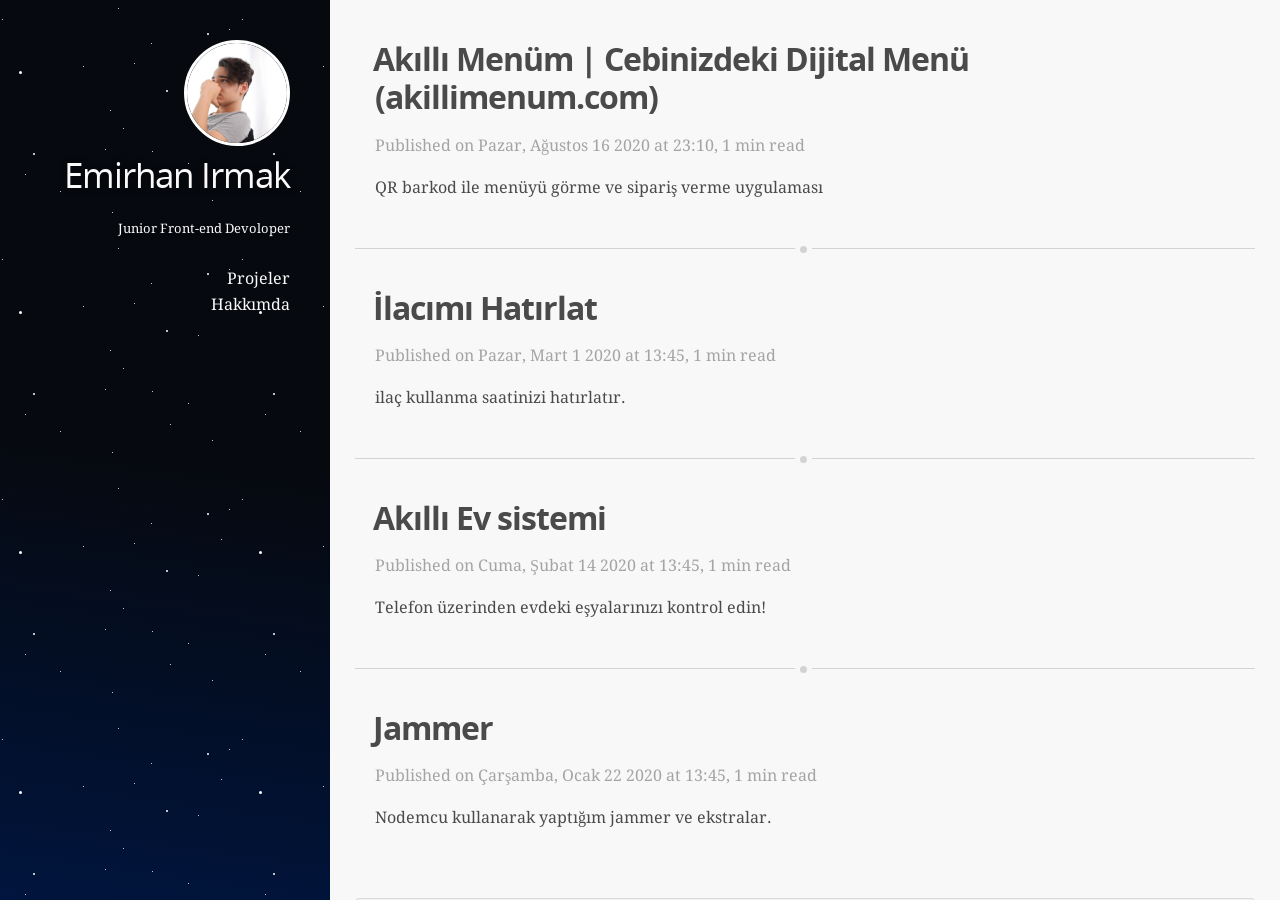
==== commit 030e5898: "cv build" ====
--- a/index.html
+++ b/index.html
@@ -1 +1 @@
-<!DOCTYPE html><html lang="en-us"><head><meta charset="UTF-8"><meta http-equiv="X-UA-Compatible" content="IE=edge,chrome=1"><title>Emirhan Irmak</title><meta name="description"><meta name="generator" content="Emirhan Irmak"><meta name="author" content="Emirhan Irmak, contact@emirhanirmak.me"><meta name="keywords" content="Junior Front-end developer"><meta name="HandheldFriendly" content="True"><meta name="MobileOptimized" content="320"><meta name="viewport" content="width=device-width,initial-scale=1.0,maximum-scale=1,user-scalable=0"><link rel="stylesheet" type="text/css" href="/styles/screen.css"><link rel="apple-touch-icon" sizes="57x57" href="/images/apple-touch-icon-57x57.png"><link rel="apple-touch-icon" sizes="60x60" href="/images/apple-touch-icon-60x60.png"><link rel="apple-touch-icon" sizes="72x72" href="/images/apple-touch-icon-72x72.png"><link rel="apple-touch-icon" sizes="76x76" href="/images/apple-touch-icon-76x76.png"><link rel="apple-touch-icon" sizes="114x114" href="/images/apple-touch-icon-114x114.png"><link rel="apple-touch-icon" sizes="120x120" href="/images/apple-touch-icon-120x120.png"><link rel="apple-touch-icon" sizes="144x144" href="/images/apple-touch-icon-144x144.png"><link rel="apple-touch-icon" sizes="152x152" href="/images/apple-touch-icon-152x152.png"><link rel="apple-touch-icon" sizes="180x180" href="/images/apple-touch-icon-180x180.png"><link rel="icon" type="image/png" sizes="16x16" href="/images/favicon-16x16.png"><link rel="icon" type="image/png" sizes="32x32" href="/images/favicon-32x32.png"><link rel="icon" type="image/png" sizes="96x96" href="/images/favicon-96x96.png"><link rel="icon" type="image/png" sizes="160x160" href="/images/favicon-160x160.png"><link rel="icon" type="image/png" sizes="192x192" href="/images/favicon-192x192.png"><meta name="msapplication-TileColor" content="#121315"><meta name="msapplication-TileImage" content="/images/mstile-144x144.png"></head><body itemscope itemtype="https://schema.org/WebPage"><header itemscope itemtype="https://schema.org/WPHeader"><a href="/"><img src="/images/image.jpg" alt="Emirhan Irmak" title="Emirhan Irmak"></a><h1><a href="/" alt="Emirhan Irmak" title="Emirhan Irmak" itemprop="headline">Emirhan Irmak</a></h1><p itemprop="description">Junior Front-end Devoloper </p><nav itemscope itemtype="https://schema.org/SiteNavigationElement"><ul><li itemprop="name"><a href="/" alt="Projeler" title="Projeler" itemprop="url">Projeler</a></li><li itemprop="name"><a href="/about" alt="Hakkımda" title="Hakkımda" itemprop="url">Hakkımda</a></li></ul></nav><div class="space"></div></header><main itemscope itemtype="https://schema.org/Blog"><section class="posts"></section><a href="/2020/11/01/" class="article"><article itemscope itemprop="blogPost" itemtype="https://schema.org/BlogPosting" class="item"><h2 itemprop="headline"></h2><span class="post-meta">Published on<time itemprop="datePublished" datetime="2020-11-01T00:07:04.967Z"> Pazar, Kasım 1 2020 at 3:07</time>, 1 min read</span><p itemprop="text" class="post-excerpt"></p></article></a><a href="/2020/08/16/" class="article"><article itemscope itemprop="blogPost" itemtype="https://schema.org/BlogPosting" class="item"><h2 itemprop="headline">Akıllı Menüm | Cebinizdeki Dijital Menü (akillimenum.com)</h2><span class="post-meta">Published on<time itemprop="datePublished" datetime="2020-08-16T20:10:00.000Z"> Pazar, Ağustos 16 2020 at 23:10</time>, 1 min read</span><p itemprop="text" class="post-excerpt">QR barkod ile menüyü görme ve sipariş verme uygulaması</p></article></a><a href="/2020/03/01/" class="article"><article itemscope itemprop="blogPost" itemtype="https://schema.org/BlogPosting" class="item"><h2 itemprop="headline">İlacımı Hatırlat</h2><span class="post-meta">Published on<time itemprop="datePublished" datetime="2020-03-01T10:45:00.000Z"> Pazar, Mart 1 2020 at 13:45</time>, 1 min read</span><p itemprop="text" class="post-excerpt">ilaç kullanma saatinizi hatırlatır.</p></article></a><a href="/2020/02/14/" class="article"><article itemscope itemprop="blogPost" itemtype="https://schema.org/BlogPosting" class="item"><h2 itemprop="headline">Akıllı Ev sistemi</h2><span class="post-meta">Published on<time itemprop="datePublished" datetime="2020-02-14T10:45:00.000Z"> Cuma, Şubat 14 2020 at 13:45</time>, 1 min read</span><p itemprop="text" class="post-excerpt">Telefon üzerinden evdeki eşyalarınızı kontrol edin!</p></article></a><a href="/2020/01/22/" class="article"><article itemscope itemprop="blogPost" itemtype="https://schema.org/BlogPosting" class="item"><h2 itemprop="headline">Jammer</h2><span class="post-meta">Published on<time itemprop="datePublished" datetime="2020-01-22T10:45:00.000Z"> Çarşamba, Ocak 22 2020 at 13:45</time>, 1 min read</span><p itemprop="text" class="post-excerpt">Nodemcu kullanarak yaptığım jammer ve ekstralar.</p></article></a><footer itemscope itemtype="https://schema.org/WPFooter"><p>contant@emirhanirmak.me</p></footer></main></body></html>+<!DOCTYPE html><html lang="en-us"><head><meta charset="UTF-8"><meta http-equiv="X-UA-Compatible" content="IE=edge,chrome=1"><title>Emirhan Irmak</title><meta name="description"><meta name="generator" content="Emirhan Irmak"><meta name="author" content="Emirhan Irmak, contact@emirhanirmak.me"><meta name="keywords" content="Junior Front-end developer"><meta name="HandheldFriendly" content="True"><meta name="MobileOptimized" content="320"><meta name="viewport" content="width=device-width,initial-scale=1.0,maximum-scale=1,user-scalable=0"><link rel="stylesheet" type="text/css" href="/styles/screen.css"><link rel="apple-touch-icon" sizes="57x57" href="/images/apple-touch-icon-57x57.png"><link rel="apple-touch-icon" sizes="60x60" href="/images/apple-touch-icon-60x60.png"><link rel="apple-touch-icon" sizes="72x72" href="/images/apple-touch-icon-72x72.png"><link rel="apple-touch-icon" sizes="76x76" href="/images/apple-touch-icon-76x76.png"><link rel="apple-touch-icon" sizes="114x114" href="/images/apple-touch-icon-114x114.png"><link rel="apple-touch-icon" sizes="120x120" href="/images/apple-touch-icon-120x120.png"><link rel="apple-touch-icon" sizes="144x144" href="/images/apple-touch-icon-144x144.png"><link rel="apple-touch-icon" sizes="152x152" href="/images/apple-touch-icon-152x152.png"><link rel="apple-touch-icon" sizes="180x180" href="/images/apple-touch-icon-180x180.png"><link rel="icon" type="image/png" sizes="16x16" href="/images/favicon-16x16.png"><link rel="icon" type="image/png" sizes="32x32" href="/images/favicon-32x32.png"><link rel="icon" type="image/png" sizes="96x96" href="/images/favicon-96x96.png"><link rel="icon" type="image/png" sizes="160x160" href="/images/favicon-160x160.png"><link rel="icon" type="image/png" sizes="192x192" href="/images/favicon-192x192.png"><meta name="msapplication-TileColor" content="#121315"><meta name="msapplication-TileImage" content="/images/mstile-144x144.png"></head><body itemscope itemtype="https://schema.org/WebPage"><header itemscope itemtype="https://schema.org/WPHeader"><a href="/"><img src="/images/image.jpg" alt="Emirhan Irmak" title="Emirhan Irmak"></a><h1><a href="/" alt="Emirhan Irmak" title="Emirhan Irmak" itemprop="headline">Emirhan Irmak</a></h1><p itemprop="description">Junior Front-end Devoloper </p><nav itemscope itemtype="https://schema.org/SiteNavigationElement"><ul><li itemprop="name"><a href="/" alt="Projeler" title="Projeler" itemprop="url">Projeler</a></li><li itemprop="name"><a href="/about" alt="Hakkımda" title="Hakkımda" itemprop="url">Hakkımda</a></li></ul></nav><div class="space"></div></header><main itemscope itemtype="https://schema.org/Blog"><section class="posts"></section><a href="/2020/08/16/" class="article"><article itemscope itemprop="blogPost" itemtype="https://schema.org/BlogPosting" class="item"><h2 itemprop="headline">Akıllı Menüm | Cebinizdeki Dijital Menü (akillimenum.com)</h2><span class="post-meta">Published on<time itemprop="datePublished" datetime="2020-08-16T20:10:00.000Z"> Pazar, Ağustos 16 2020 at 23:10</time>, 1 min read</span><p itemprop="text" class="post-excerpt">QR barkod ile menüyü görme ve sipariş verme uygulaması</p></article></a><a href="/2020/03/01/" class="article"><article itemscope itemprop="blogPost" itemtype="https://schema.org/BlogPosting" class="item"><h2 itemprop="headline">İlacımı Hatırlat</h2><span class="post-meta">Published on<time itemprop="datePublished" datetime="2020-03-01T10:45:00.000Z"> Pazar, Mart 1 2020 at 13:45</time>, 1 min read</span><p itemprop="text" class="post-excerpt">ilaç kullanma saatinizi hatırlatır.</p></article></a><a href="/2020/02/14/" class="article"><article itemscope itemprop="blogPost" itemtype="https://schema.org/BlogPosting" class="item"><h2 itemprop="headline">Akıllı Ev sistemi</h2><span class="post-meta">Published on<time itemprop="datePublished" datetime="2020-02-14T10:45:00.000Z"> Cuma, Şubat 14 2020 at 13:45</time>, 1 min read</span><p itemprop="text" class="post-excerpt">Telefon üzerinden evdeki eşyalarınızı kontrol edin!</p></article></a><a href="/2020/01/22/" class="article"><article itemscope itemprop="blogPost" itemtype="https://schema.org/BlogPosting" class="item"><h2 itemprop="headline">Jammer</h2><span class="post-meta">Published on<time itemprop="datePublished" datetime="2020-01-22T10:45:00.000Z"> Çarşamba, Ocak 22 2020 at 13:45</time>, 1 min read</span><p itemprop="text" class="post-excerpt">Nodemcu kullanarak yaptığım jammer ve ekstralar.</p></article></a><footer itemscope itemtype="https://schema.org/WPFooter"><p>contant@emirhanirmak.me</p></footer></main></body></html>
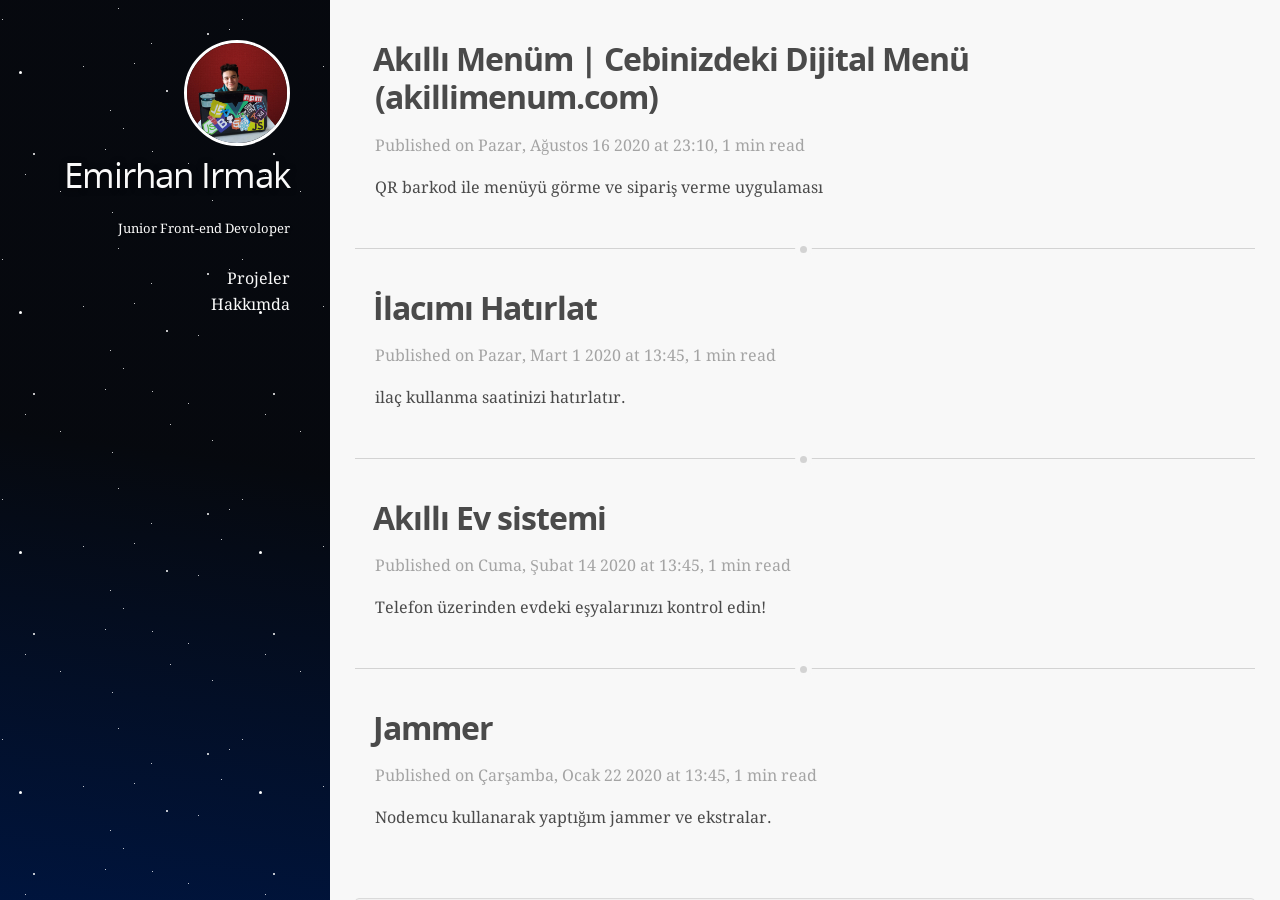
==== commit 998cef56: "cv build 2" ====
--- a/index.html
+++ b/index.html
@@ -1 +1 @@
-<!DOCTYPE html><html lang="en-us"><head><meta charset="UTF-8"><meta http-equiv="X-UA-Compatible" content="IE=edge,chrome=1"><title>Emirhan Irmak</title><meta name="description"><meta name="generator" content="Emirhan Irmak"><meta name="author" content="Emirhan Irmak, contact@emirhanirmak.me"><meta name="keywords" content="Junior Front-end developer"><meta name="HandheldFriendly" content="True"><meta name="MobileOptimized" content="320"><meta name="viewport" content="width=device-width,initial-scale=1.0,maximum-scale=1,user-scalable=0"><link rel="stylesheet" type="text/css" href="/styles/screen.css"><link rel="apple-touch-icon" sizes="57x57" href="/images/apple-touch-icon-57x57.png"><link rel="apple-touch-icon" sizes="60x60" href="/images/apple-touch-icon-60x60.png"><link rel="apple-touch-icon" sizes="72x72" href="/images/apple-touch-icon-72x72.png"><link rel="apple-touch-icon" sizes="76x76" href="/images/apple-touch-icon-76x76.png"><link rel="apple-touch-icon" sizes="114x114" href="/images/apple-touch-icon-114x114.png"><link rel="apple-touch-icon" sizes="120x120" href="/images/apple-touch-icon-120x120.png"><link rel="apple-touch-icon" sizes="144x144" href="/images/apple-touch-icon-144x144.png"><link rel="apple-touch-icon" sizes="152x152" href="/images/apple-touch-icon-152x152.png"><link rel="apple-touch-icon" sizes="180x180" href="/images/apple-touch-icon-180x180.png"><link rel="icon" type="image/png" sizes="16x16" href="/images/favicon-16x16.png"><link rel="icon" type="image/png" sizes="32x32" href="/images/favicon-32x32.png"><link rel="icon" type="image/png" sizes="96x96" href="/images/favicon-96x96.png"><link rel="icon" type="image/png" sizes="160x160" href="/images/favicon-160x160.png"><link rel="icon" type="image/png" sizes="192x192" href="/images/favicon-192x192.png"><meta name="msapplication-TileColor" content="#121315"><meta name="msapplication-TileImage" content="/images/mstile-144x144.png"></head><body itemscope itemtype="https://schema.org/WebPage"><header itemscope itemtype="https://schema.org/WPHeader"><a href="/"><img src="/images/image.jpg" alt="Emirhan Irmak" title="Emirhan Irmak"></a><h1><a href="/" alt="Emirhan Irmak" title="Emirhan Irmak" itemprop="headline">Emirhan Irmak</a></h1><p itemprop="description">Junior Front-end Devoloper </p><nav itemscope itemtype="https://schema.org/SiteNavigationElement"><ul><li itemprop="name"><a href="/" alt="Projeler" title="Projeler" itemprop="url">Projeler</a></li><li itemprop="name"><a href="/about" alt="Hakkımda" title="Hakkımda" itemprop="url">Hakkımda</a></li></ul></nav><div class="space"></div></header><main itemscope itemtype="https://schema.org/Blog"><section class="posts"></section><a href="/2020/08/16/" class="article"><article itemscope itemprop="blogPost" itemtype="https://schema.org/BlogPosting" class="item"><h2 itemprop="headline">Akıllı Menüm | Cebinizdeki Dijital Menü (akillimenum.com)</h2><span class="post-meta">Published on<time itemprop="datePublished" datetime="2020-08-16T20:10:00.000Z"> Pazar, Ağustos 16 2020 at 23:10</time>, 1 min read</span><p itemprop="text" class="post-excerpt">QR barkod ile menüyü görme ve sipariş verme uygulaması</p></article></a><a href="/2020/03/01/" class="article"><article itemscope itemprop="blogPost" itemtype="https://schema.org/BlogPosting" class="item"><h2 itemprop="headline">İlacımı Hatırlat</h2><span class="post-meta">Published on<time itemprop="datePublished" datetime="2020-03-01T10:45:00.000Z"> Pazar, Mart 1 2020 at 13:45</time>, 1 min read</span><p itemprop="text" class="post-excerpt">ilaç kullanma saatinizi hatırlatır.</p></article></a><a href="/2020/02/14/" class="article"><article itemscope itemprop="blogPost" itemtype="https://schema.org/BlogPosting" class="item"><h2 itemprop="headline">Akıllı Ev sistemi</h2><span class="post-meta">Published on<time itemprop="datePublished" datetime="2020-02-14T10:45:00.000Z"> Cuma, Şubat 14 2020 at 13:45</time>, 1 min read</span><p itemprop="text" class="post-excerpt">Telefon üzerinden evdeki eşyalarınızı kontrol edin!</p></article></a><a href="/2020/01/22/" class="article"><article itemscope itemprop="blogPost" itemtype="https://schema.org/BlogPosting" class="item"><h2 itemprop="headline">Jammer</h2><span class="post-meta">Published on<time itemprop="datePublished" datetime="2020-01-22T10:45:00.000Z"> Çarşamba, Ocak 22 2020 at 13:45</time>, 1 min read</span><p itemprop="text" class="post-excerpt">Nodemcu kullanarak yaptığım jammer ve ekstralar.</p></article></a><footer itemscope itemtype="https://schema.org/WPFooter"><p>contant@emirhanirmak.me</p></footer></main></body></html>+<!DOCTYPE html><html lang="en-us"><head><meta charset="UTF-8"><meta http-equiv="X-UA-Compatible" content="IE=edge,chrome=1"><title>Emirhan Irmak</title><meta name="description"><meta name="generator" content="Emirhan Irmak"><meta name="author" content="Emirhan Irmak, contact@emirhanirmak.me"><meta name="keywords" content="Junior Front-end developer"><meta name="HandheldFriendly" content="True"><meta name="MobileOptimized" content="320"><meta name="viewport" content="width=device-width,initial-scale=1.0,maximum-scale=1,user-scalable=0"><link rel="stylesheet" type="text/css" href="/styles/screen.css"><link rel="apple-touch-icon" sizes="57x57" href="/images/apple-touch-icon-57x57.png"><link rel="apple-touch-icon" sizes="60x60" href="/images/apple-touch-icon-60x60.png"><link rel="apple-touch-icon" sizes="72x72" href="/images/apple-touch-icon-72x72.png"><link rel="apple-touch-icon" sizes="76x76" href="/images/apple-touch-icon-76x76.png"><link rel="apple-touch-icon" sizes="114x114" href="/images/apple-touch-icon-114x114.png"><link rel="apple-touch-icon" sizes="120x120" href="/images/apple-touch-icon-120x120.png"><link rel="apple-touch-icon" sizes="144x144" href="/images/apple-touch-icon-144x144.png"><link rel="apple-touch-icon" sizes="152x152" href="/images/apple-touch-icon-152x152.png"><link rel="apple-touch-icon" sizes="180x180" href="/images/apple-touch-icon-180x180.png"><link rel="icon" type="image/png" sizes="16x16" href="/images/favicon-16x16.png"><link rel="icon" type="image/png" sizes="32x32" href="/images/favicon-32x32.png"><link rel="icon" type="image/png" sizes="96x96" href="/images/favicon-96x96.png"><link rel="icon" type="image/png" sizes="160x160" href="/images/favicon-160x160.png"><link rel="icon" type="image/png" sizes="192x192" href="/images/favicon-192x192.png"><meta name="msapplication-TileColor" content="#121315"><meta name="msapplication-TileImage" content="/images/mstile-144x144.png"></head><body itemscope itemtype="https://schema.org/WebPage"><header itemscope itemtype="https://schema.org/WPHeader"><a href="/"><img src="/images/hero.jpg" alt="Emirhan Irmak" title="Emirhan Irmak"></a><h1><a href="/" alt="Emirhan Irmak" title="Emirhan Irmak" itemprop="headline">Emirhan Irmak</a></h1><p itemprop="description">Junior Front-end Devoloper </p><nav itemscope itemtype="https://schema.org/SiteNavigationElement"><ul><li itemprop="name"><a href="/" alt="Projeler" title="Projeler" itemprop="url">Projeler</a></li><li itemprop="name"><a href="/about" alt="Hakkımda" title="Hakkımda" itemprop="url">Hakkımda</a></li></ul></nav><div class="space"></div></header><main itemscope itemtype="https://schema.org/Blog"><section class="posts"></section><a href="/2020/08/16/" class="article"><article itemscope itemprop="blogPost" itemtype="https://schema.org/BlogPosting" class="item"><h2 itemprop="headline">Akıllı Menüm | Cebinizdeki Dijital Menü (akillimenum.com)</h2><span class="post-meta">Published on<time itemprop="datePublished" datetime="2020-08-16T20:10:00.000Z"> Pazar, Ağustos 16 2020 at 23:10</time>, 1 min read</span><p itemprop="text" class="post-excerpt">QR barkod ile menüyü görme ve sipariş verme uygulaması</p></article></a><a href="/2020/03/01/" class="article"><article itemscope itemprop="blogPost" itemtype="https://schema.org/BlogPosting" class="item"><h2 itemprop="headline">İlacımı Hatırlat</h2><span class="post-meta">Published on<time itemprop="datePublished" datetime="2020-03-01T10:45:00.000Z"> Pazar, Mart 1 2020 at 13:45</time>, 1 min read</span><p itemprop="text" class="post-excerpt">ilaç kullanma saatinizi hatırlatır.</p></article></a><a href="/2020/02/14/" class="article"><article itemscope itemprop="blogPost" itemtype="https://schema.org/BlogPosting" class="item"><h2 itemprop="headline">Akıllı Ev sistemi</h2><span class="post-meta">Published on<time itemprop="datePublished" datetime="2020-02-14T10:45:00.000Z"> Cuma, Şubat 14 2020 at 13:45</time>, 1 min read</span><p itemprop="text" class="post-excerpt">Telefon üzerinden evdeki eşyalarınızı kontrol edin!</p></article></a><a href="/2020/01/22/" class="article"><article itemscope itemprop="blogPost" itemtype="https://schema.org/BlogPosting" class="item"><h2 itemprop="headline">Jammer</h2><span class="post-meta">Published on<time itemprop="datePublished" datetime="2020-01-22T10:45:00.000Z"> Çarşamba, Ocak 22 2020 at 13:45</time>, 1 min read</span><p itemprop="text" class="post-excerpt">Nodemcu kullanarak yaptığım jammer ve ekstralar.</p></article></a><footer itemscope itemtype="https://schema.org/WPFooter"><p>contant@emirhanirmak.me</p></footer></main></body></html>
